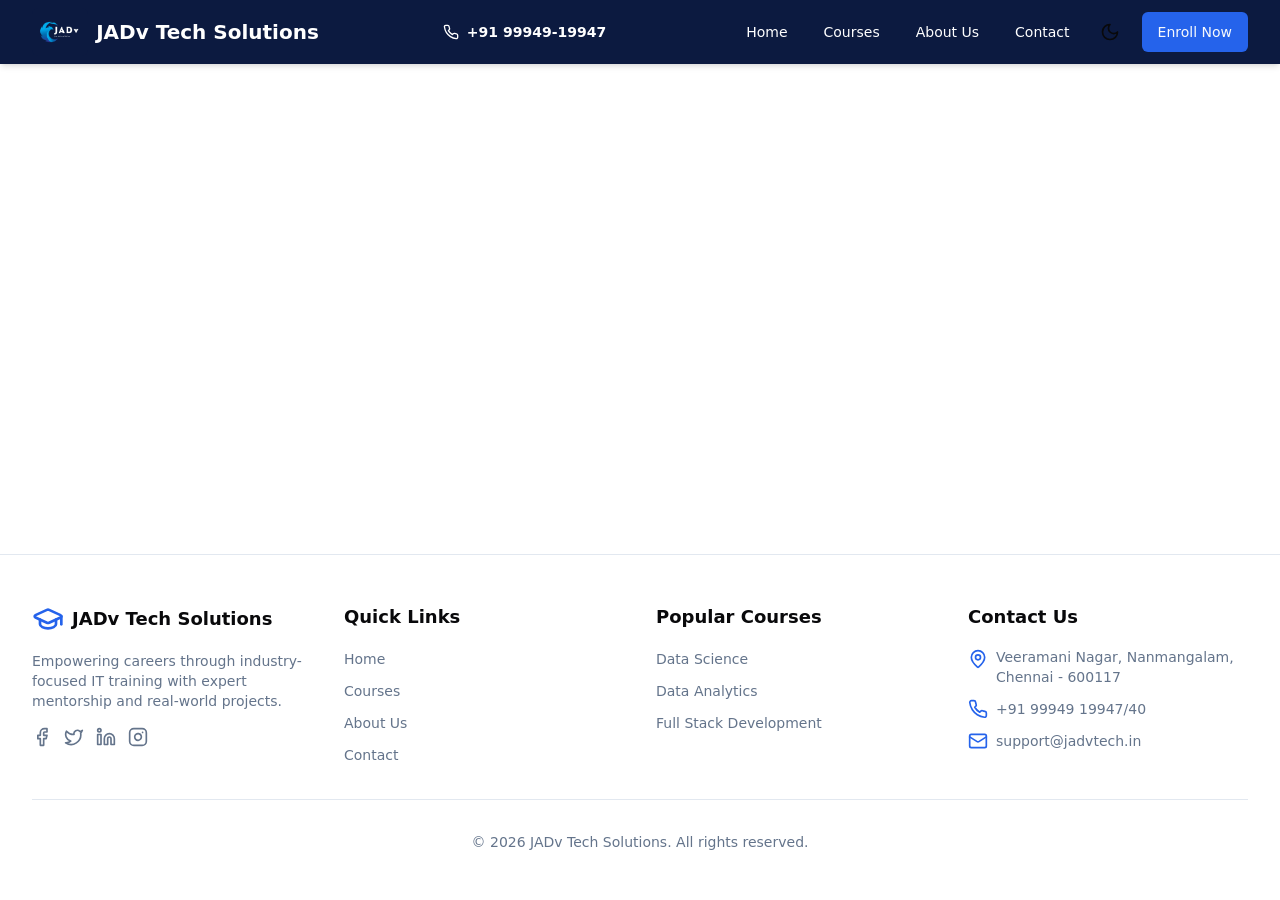
==== index.html @ 760ecf51 "banner changes" ====
<!DOCTYPE html>
<html lang="en">

<head>
  <meta charset="UTF-8" />
  <link rel="icon" type="image/png" href="/logo.webp" />
  <meta name="viewport" content="width=device-width, initial-scale=1.0" />
  <meta name="description"
    content="JADv Tech - Premium IT Training with Industry Experts. Learn Java, Python, MERN Stack, Flutter, and more with real-time projects and job assistance." />
  <meta name="keywords"
    content="IT training, Full Stack Development, Angular, Spring Boot, MERN Stack, MongoDB, Express.js, React, Node.js, Data Analytics, Data Science, Machine Learning, AI, Java programming, Python, Power BI, SQL, Database, English communication, UI/UX Design, Prompt Engineering, ChatGPT, online training, classroom training, job assistance, real-time projects, Chennai, Tamilnadu" />
  <title>JADv Tech</title>
  <script type="module" crossorigin src="/assets/index-B6MqsMCf.js"></script>
  <link rel="stylesheet" crossorigin href="/assets/index-DezP3Dlz.css">
</head>

<body>
  <div id="root"></div>
</body>

</html>
---- assets/index-DezP3Dlz.css ----
/*! tailwindcss v4.1.17 | MIT License | https://tailwindcss.com */@layer properties{@supports (((-webkit-hyphens:none)) and (not (margin-trim:inline))) or ((-moz-orient:inline) and (not (color:rgb(from red r g b)))){*,:before,:after,::backdrop{--tw-translate-x:0;--tw-translate-y:0;--tw-translate-z:0;--tw-rotate-x:initial;--tw-rotate-y:initial;--tw-rotate-z:initial;--tw-skew-x:initial;--tw-skew-y:initial;--tw-space-y-reverse:0;--tw-space-x-reverse:0;--tw-border-style:solid;--tw-gradient-position:initial;--tw-gradient-from:#0000;--tw-gradient-via:#0000;--tw-gradient-to:#0000;--tw-gradient-stops:initial;--tw-gradient-via-stops:initial;--tw-gradient-from-position:0%;--tw-gradient-via-position:50%;--tw-gradient-to-position:100%;--tw-leading:initial;--tw-font-weight:initial;--tw-tracking:initial;--tw-shadow:0 0 #0000;--tw-shadow-color:initial;--tw-shadow-alpha:100%;--tw-inset-shadow:0 0 #0000;--tw-inset-shadow-color:initial;--tw-inset-shadow-alpha:100%;--tw-ring-color:initial;--tw-ring-shadow:0 0 #0000;--tw-inset-ring-color:initial;--tw-inset-ring-shadow:0 0 #0000;--tw-ring-inset:initial;--tw-ring-offset-width:0px;--tw-ring-offset-color:#fff;--tw-ring-offset-shadow:0 0 #0000;--tw-outline-style:solid;--tw-backdrop-blur:initial;--tw-backdrop-brightness:initial;--tw-backdrop-contrast:initial;--tw-backdrop-grayscale:initial;--tw-backdrop-hue-rotate:initial;--tw-backdrop-invert:initial;--tw-backdrop-opacity:initial;--tw-backdrop-saturate:initial;--tw-backdrop-sepia:initial;--tw-duration:initial;--tw-ease:initial;--tw-scale-x:1;--tw-scale-y:1;--tw-scale-z:1}}}@layer theme{:root,:host{--font-sans:ui-sans-serif,system-ui,sans-serif,"Apple Color Emoji","Segoe UI Emoji","Segoe UI Symbol","Noto Color Emoji";--font-mono:ui-monospace,SFMono-Regular,Menlo,Monaco,Consolas,"Liberation Mono","Courier New",monospace;--color-red-50:oklch(97.1% .013 17.38);--color-red-200:oklch(88.5% .062 18.334);--color-red-400:oklch(70.4% .191 22.216);--color-red-500:oklch(63.7% .237 25.331);--color-red-600:oklch(57.7% .245 27.325);--color-red-800:oklch(44.4% .177 26.899);--color-red-900:oklch(39.6% .141 25.723);--color-yellow-400:oklch(85.2% .199 91.936);--color-green-500:oklch(72.3% .219 149.579);--color-green-600:oklch(62.7% .194 149.214);--color-blue-50:oklch(97% .014 254.604);--color-blue-600:oklch(54.6% .245 262.881);--color-blue-700:oklch(48.8% .243 264.376);--color-indigo-100:oklch(93% .034 272.788);--color-indigo-600:oklch(51.1% .262 276.966);--color-gray-100:oklch(96.7% .003 264.542);--color-gray-400:oklch(70.7% .022 261.325);--color-gray-500:oklch(55.1% .027 264.364);--color-gray-600:oklch(44.6% .03 256.802);--color-gray-800:oklch(27.8% .033 256.848);--color-gray-900:oklch(21% .034 264.665);--color-black:#000;--color-white:#fff;--spacing:.25rem;--container-md:28rem;--container-2xl:42rem;--container-3xl:48rem;--container-4xl:56rem;--container-7xl:80rem;--text-xs:.75rem;--text-xs--line-height:calc(1/.75);--text-sm:.875rem;--text-sm--line-height:calc(1.25/.875);--text-base:1rem;--text-base--line-height: 1.5 ;--text-lg:1.125rem;--text-lg--line-height:calc(1.75/1.125);--text-xl:1.25rem;--text-xl--line-height:calc(1.75/1.25);--text-2xl:1.5rem;--text-2xl--line-height:calc(2/1.5);--text-3xl:1.875rem;--text-3xl--line-height: 1.2 ;--text-4xl:2.25rem;--text-4xl--line-height:calc(2.5/2.25);--text-5xl:3rem;--text-5xl--line-height:1;--text-6xl:3.75rem;--text-6xl--line-height:1;--font-weight-medium:500;--font-weight-semibold:600;--font-weight-bold:700;--tracking-tight:-.025em;--radius-md:.375rem;--radius-lg:.5rem;--radius-2xl:1rem;--ease-out:cubic-bezier(0,0,.2,1);--blur-sm:8px;--default-transition-duration:.15s;--default-transition-timing-function:cubic-bezier(.4,0,.2,1);--default-font-family:var(--font-sans);--default-mono-font-family:var(--font-mono)}}@layer base{*,:after,:before,::backdrop{box-sizing:border-box;border:0 solid;margin:0;padding:0}::file-selector-button{box-sizing:border-box;border:0 solid;margin:0;padding:0}html,:host{-webkit-text-size-adjust:100%;-moz-tab-size:4;tab-size:4;line-height:1.5;font-family:var(--default-font-family,ui-sans-serif,system-ui,sans-serif,"Apple Color Emoji","Segoe UI Emoji","Segoe UI Symbol","Noto Color Emoji");font-feature-settings:var(--default-font-feature-settings,normal);font-variation-settings:var(--default-font-variation-settings,normal);-webkit-tap-highlight-color:transparent}hr{height:0;color:inherit;border-top-width:1px}abbr:where([title]){-webkit-text-decoration:underline dotted;text-decoration:underline dotted}h1,h2,h3,h4,h5,h6{font-size:inherit;font-weight:inherit}a{color:inherit;-webkit-text-decoration:inherit;text-decoration:inherit}b,strong{font-weight:bolder}code,kbd,samp,pre{font-family:var(--default-mono-font-family,ui-monospace,SFMono-Regular,Menlo,Monaco,Consolas,"Liberation Mono","Courier New",monospace);font-feature-settings:var(--default-mono-font-feature-settings,normal);font-variation-settings:var(--default-mono-font-variation-settings,normal);font-size:1em}small{font-size:80%}sub,sup{vertical-align:baseline;font-size:75%;line-height:0;position:relative}sub{bottom:-.25em}sup{top:-.5em}table{text-indent:0;border-color:inherit;border-collapse:collapse}:-moz-focusring{outline:auto}progress{vertical-align:baseline}summary{display:list-item}ol,ul,menu{list-style:none}img,svg,video,canvas,audio,iframe,embed,object{vertical-align:middle;display:block}img,video{max-width:100%;height:auto}button,input,select,optgroup,textarea{font:inherit;font-feature-settings:inherit;font-variation-settings:inherit;letter-spacing:inherit;color:inherit;opacity:1;background-color:#0000;border-radius:0}::file-selector-button{font:inherit;font-feature-settings:inherit;font-variation-settings:inherit;letter-spacing:inherit;color:inherit;opacity:1;background-color:#0000;border-radius:0}:where(select:is([multiple],[size])) optgroup{font-weight:bolder}:where(select:is([multiple],[size])) optgroup option{padding-inline-start:20px}::file-selector-button{margin-inline-end:4px}::placeholder{opacity:1}@supports (not ((-webkit-appearance:-apple-pay-button))) or (contain-intrinsic-size:1px){::placeholder{color:currentColor}@supports (color:color-mix(in lab,red,red)){::placeholder{color:color-mix(in oklab,currentcolor 50%,transparent)}}}textarea{resize:vertical}::-webkit-search-decoration{-webkit-appearance:none}::-webkit-date-and-time-value{min-height:1lh;text-align:inherit}::-webkit-datetime-edit{display:inline-flex}::-webkit-datetime-edit-fields-wrapper{padding:0}::-webkit-datetime-edit{padding-block:0}::-webkit-datetime-edit-year-field{padding-block:0}::-webkit-datetime-edit-month-field{padding-block:0}::-webkit-datetime-edit-day-field{padding-block:0}::-webkit-datetime-edit-hour-field{padding-block:0}::-webkit-datetime-edit-minute-field{padding-block:0}::-webkit-datetime-edit-second-field{padding-block:0}::-webkit-datetime-edit-millisecond-field{padding-block:0}::-webkit-datetime-edit-meridiem-field{padding-block:0}::-webkit-calendar-picker-indicator{line-height:1}:-moz-ui-invalid{box-shadow:none}button,input:where([type=button],[type=reset],[type=submit]){-webkit-appearance:button;-moz-appearance:button;appearance:button}::file-selector-button{-webkit-appearance:button;-moz-appearance:button;appearance:button}::-webkit-inner-spin-button{height:auto}::-webkit-outer-spin-button{height:auto}[hidden]:where(:not([hidden=until-found])){display:none!important}}@layer components;@layer utilities{.absolute{position:absolute}.fixed{position:fixed}.relative{position:relative}.inset-0{inset:calc(var(--spacing)*0)}.top-0{top:calc(var(--spacing)*0)}.top-1\/2{top:50%}.right-0{right:calc(var(--spacing)*0)}.right-4{right:calc(var(--spacing)*4)}.bottom-4{bottom:calc(var(--spacing)*4)}.left-0{left:calc(var(--spacing)*0)}.left-1\/2{left:50%}.left-3{left:calc(var(--spacing)*3)}.left-4{left:calc(var(--spacing)*4)}.-z-10{z-index:-10}.z-50{z-index:50}.container{width:100%}@media (min-width:40rem){.container{max-width:40rem}}@media (min-width:48rem){.container{max-width:48rem}}@media (min-width:64rem){.container{max-width:64rem}}@media (min-width:80rem){.container{max-width:80rem}}@media (min-width:96rem){.container{max-width:96rem}}.mx-4{margin-inline:calc(var(--spacing)*4)}.mx-auto{margin-inline:auto}.mt-0\.5{margin-top:calc(var(--spacing)*.5)}.mt-1{margin-top:calc(var(--spacing)*1)}.mt-2{margin-top:calc(var(--spacing)*2)}.mt-4{margin-top:calc(var(--spacing)*4)}.mt-8{margin-top:calc(var(--spacing)*8)}.mr-2{margin-right:calc(var(--spacing)*2)}.mb-1{margin-bottom:calc(var(--spacing)*1)}.mb-2{margin-bottom:calc(var(--spacing)*2)}.mb-4{margin-bottom:calc(var(--spacing)*4)}.mb-12{margin-bottom:calc(var(--spacing)*12)}.ml-1{margin-left:calc(var(--spacing)*1)}.ml-2{margin-left:calc(var(--spacing)*2)}.ml-4{margin-left:calc(var(--spacing)*4)}.block{display:block}.flex{display:flex}.grid{display:grid}.hidden{display:none}.inline-flex{display:inline-flex}.h-3{height:calc(var(--spacing)*3)}.h-4{height:calc(var(--spacing)*4)}.h-5{height:calc(var(--spacing)*5)}.h-6{height:calc(var(--spacing)*6)}.h-8{height:calc(var(--spacing)*8)}.h-9{height:calc(var(--spacing)*9)}.h-10{height:calc(var(--spacing)*10)}.h-11{height:calc(var(--spacing)*11)}.h-12{height:calc(var(--spacing)*12)}.h-16{height:calc(var(--spacing)*16)}.h-24{height:calc(var(--spacing)*24)}.h-40{height:calc(var(--spacing)*40)}.h-48{height:calc(var(--spacing)*48)}.h-\[200px\]{height:200px}.h-full{height:100%}.max-h-\[90vh\]{max-height:90vh}.min-h-\[80px\]{min-height:80px}.min-h-screen{min-height:100vh}.w-3{width:calc(var(--spacing)*3)}.w-4{width:calc(var(--spacing)*4)}.w-5{width:calc(var(--spacing)*5)}.w-6{width:calc(var(--spacing)*6)}.w-8{width:calc(var(--spacing)*8)}.w-10{width:calc(var(--spacing)*10)}.w-12{width:calc(var(--spacing)*12)}.w-16{width:calc(var(--spacing)*16)}.w-24{width:calc(var(--spacing)*24)}.w-\[90\%\]{width:90%}.w-auto{width:auto}.w-full{width:100%}.max-w-2xl{max-width:var(--container-2xl)}.max-w-3xl{max-width:var(--container-3xl)}.max-w-4xl{max-width:var(--container-4xl)}.max-w-7xl{max-width:var(--container-7xl)}.max-w-md{max-width:var(--container-md)}.min-w-full{min-width:100%}.flex-1{flex:1}.flex-shrink-0{flex-shrink:0}.grow{flex-grow:1}.-translate-x-1\/2{--tw-translate-x: -50% ;translate:var(--tw-translate-x)var(--tw-translate-y)}.-translate-y-1\/2{--tw-translate-y: -50% ;translate:var(--tw-translate-x)var(--tw-translate-y)}.transform{transform:var(--tw-rotate-x,)var(--tw-rotate-y,)var(--tw-rotate-z,)var(--tw-skew-x,)var(--tw-skew-y,)}.grid-cols-1{grid-template-columns:repeat(1,minmax(0,1fr))}.grid-cols-2{grid-template-columns:repeat(2,minmax(0,1fr))}.flex-col{flex-direction:column}.flex-wrap{flex-wrap:wrap}.items-center{align-items:center}.items-start{align-items:flex-start}.justify-between{justify-content:space-between}.justify-center{justify-content:center}.gap-2{gap:calc(var(--spacing)*2)}.gap-3{gap:calc(var(--spacing)*3)}.gap-4{gap:calc(var(--spacing)*4)}.gap-6{gap:calc(var(--spacing)*6)}.gap-8{gap:calc(var(--spacing)*8)}:where(.space-y-1>:not(:last-child)){--tw-space-y-reverse:0;margin-block-start:calc(calc(var(--spacing)*1)*var(--tw-space-y-reverse));margin-block-end:calc(calc(var(--spacing)*1)*calc(1 - var(--tw-space-y-reverse)))}:where(.space-y-1\.5>:not(:last-child)){--tw-space-y-reverse:0;margin-block-start:calc(calc(var(--spacing)*1.5)*var(--tw-space-y-reverse));margin-block-end:calc(calc(var(--spacing)*1.5)*calc(1 - var(--tw-space-y-reverse)))}:where(.space-y-2>:not(:last-child)){--tw-space-y-reverse:0;margin-block-start:calc(calc(var(--spacing)*2)*var(--tw-space-y-reverse));margin-block-end:calc(calc(var(--spacing)*2)*calc(1 - var(--tw-space-y-reverse)))}:where(.space-y-3>:not(:last-child)){--tw-space-y-reverse:0;margin-block-start:calc(calc(var(--spacing)*3)*var(--tw-space-y-reverse));margin-block-end:calc(calc(var(--spacing)*3)*calc(1 - var(--tw-space-y-reverse)))}:where(.space-y-4>:not(:last-child)){--tw-space-y-reverse:0;margin-block-start:calc(calc(var(--spacing)*4)*var(--tw-space-y-reverse));margin-block-end:calc(calc(var(--spacing)*4)*calc(1 - var(--tw-space-y-reverse)))}:where(.space-y-6>:not(:last-child)){--tw-space-y-reverse:0;margin-block-start:calc(calc(var(--spacing)*6)*var(--tw-space-y-reverse));margin-block-end:calc(calc(var(--spacing)*6)*calc(1 - var(--tw-space-y-reverse)))}:where(.space-y-8>:not(:last-child)){--tw-space-y-reverse:0;margin-block-start:calc(calc(var(--spacing)*8)*var(--tw-space-y-reverse));margin-block-end:calc(calc(var(--spacing)*8)*calc(1 - var(--tw-space-y-reverse)))}:where(.space-x-1>:not(:last-child)){--tw-space-x-reverse:0;margin-inline-start:calc(calc(var(--spacing)*1)*var(--tw-space-x-reverse));margin-inline-end:calc(calc(var(--spacing)*1)*calc(1 - var(--tw-space-x-reverse)))}:where(.space-x-2>:not(:last-child)){--tw-space-x-reverse:0;margin-inline-start:calc(calc(var(--spacing)*2)*var(--tw-space-x-reverse));margin-inline-end:calc(calc(var(--spacing)*2)*calc(1 - var(--tw-space-x-reverse)))}:where(.space-x-3>:not(:last-child)){--tw-space-x-reverse:0;margin-inline-start:calc(calc(var(--spacing)*3)*var(--tw-space-x-reverse));margin-inline-end:calc(calc(var(--spacing)*3)*calc(1 - var(--tw-space-x-reverse)))}.overflow-hidden{overflow:hidden}.overflow-y-auto{overflow-y:auto}.rounded-2xl{border-radius:var(--radius-2xl)}.rounded-full{border-radius:3.40282e38px}.rounded-lg{border-radius:var(--radius-lg)}.rounded-md{border-radius:var(--radius-md)}.border{border-style:var(--tw-border-style);border-width:1px}.border-t{border-top-style:var(--tw-border-style);border-top-width:1px}.border-b{border-bottom-style:var(--tw-border-style);border-bottom-width:1px}.border-\[hsl\(var\(--border\)\)\]{border-color:hsl(var(--border))}.border-\[hsl\(var\(--input\)\)\]{border-color:hsl(var(--input))}.border-blue-600{border-color:var(--color-blue-600)}.border-red-200{border-color:var(--color-red-200)}.border-red-500{border-color:var(--color-red-500)}.border-white{border-color:var(--color-white)}.bg-\[\#0c1a40\]{background-color:#0c1a40}.bg-\[hsl\(var\(--background\)\)\]{background-color:hsl(var(--background))}.bg-\[hsl\(var\(--card\)\)\]{background-color:hsl(var(--card))}.bg-\[hsl\(var\(--destructive\)\)\]{background-color:hsl(var(--destructive))}.bg-\[hsl\(var\(--muted\)\)\]{background-color:hsl(var(--muted))}.bg-\[hsl\(var\(--primary\)\)\]{background-color:hsl(var(--primary))}.bg-\[hsl\(var\(--secondary\)\)\]{background-color:hsl(var(--secondary))}.bg-black\/50{background-color:#00000080}@supports (color:color-mix(in lab,red,red)){.bg-black\/50{background-color:color-mix(in oklab,var(--color-black)50%,transparent)}}.bg-blue-600{background-color:var(--color-blue-600)}.bg-gray-100{background-color:var(--color-gray-100)}.bg-gray-400\/50{background-color:#99a1af80}@supports (color:color-mix(in lab,red,red)){.bg-gray-400\/50{background-color:color-mix(in oklab,var(--color-gray-400)50%,transparent)}}.bg-gray-400\/60{background-color:#99a1af99}@supports (color:color-mix(in lab,red,red)){.bg-gray-400\/60{background-color:color-mix(in oklab,var(--color-gray-400)60%,transparent)}}.bg-gray-600{background-color:var(--color-gray-600)}.bg-red-50{background-color:var(--color-red-50)}.bg-transparent{background-color:#0000}.bg-gradient-to-br{--tw-gradient-position:to bottom right in oklab;background-image:linear-gradient(var(--tw-gradient-stops))}.bg-gradient-to-r{--tw-gradient-position:to right in oklab;background-image:linear-gradient(var(--tw-gradient-stops))}.from-blue-50{--tw-gradient-from:var(--color-blue-50);--tw-gradient-stops:var(--tw-gradient-via-stops,var(--tw-gradient-position),var(--tw-gradient-from)var(--tw-gradient-from-position),var(--tw-gradient-to)var(--tw-gradient-to-position))}.from-blue-600{--tw-gradient-from:var(--color-blue-600);--tw-gradient-stops:var(--tw-gradient-via-stops,var(--tw-gradient-position),var(--tw-gradient-from)var(--tw-gradient-from-position),var(--tw-gradient-to)var(--tw-gradient-to-position))}.to-indigo-100{--tw-gradient-to:var(--color-indigo-100);--tw-gradient-stops:var(--tw-gradient-via-stops,var(--tw-gradient-position),var(--tw-gradient-from)var(--tw-gradient-from-position),var(--tw-gradient-to)var(--tw-gradient-to-position))}.to-indigo-600{--tw-gradient-to:var(--color-indigo-600);--tw-gradient-stops:var(--tw-gradient-via-stops,var(--tw-gradient-position),var(--tw-gradient-from)var(--tw-gradient-from-position),var(--tw-gradient-to)var(--tw-gradient-to-position))}.fill-yellow-400{fill:var(--color-yellow-400)}.object-contain{object-fit:contain}.object-cover{object-fit:cover}.p-1{padding:calc(var(--spacing)*1)}.p-2{padding:calc(var(--spacing)*2)}.p-3{padding:calc(var(--spacing)*3)}.p-4{padding:calc(var(--spacing)*4)}.p-6{padding:calc(var(--spacing)*6)}.px-2{padding-inline:calc(var(--spacing)*2)}.px-3{padding-inline:calc(var(--spacing)*3)}.px-4{padding-inline:calc(var(--spacing)*4)}.px-6{padding-inline:calc(var(--spacing)*6)}.px-8{padding-inline:calc(var(--spacing)*8)}.py-2{padding-block:calc(var(--spacing)*2)}.py-3{padding-block:calc(var(--spacing)*3)}.py-4{padding-block:calc(var(--spacing)*4)}.py-8{padding-block:calc(var(--spacing)*8)}.py-12{padding-block:calc(var(--spacing)*12)}.py-16{padding-block:calc(var(--spacing)*16)}.pt-0{padding-top:calc(var(--spacing)*0)}.pt-2{padding-top:calc(var(--spacing)*2)}.pt-4{padding-top:calc(var(--spacing)*4)}.pt-6{padding-top:calc(var(--spacing)*6)}.pt-8{padding-top:calc(var(--spacing)*8)}.pt-20{padding-top:calc(var(--spacing)*20)}.pt-24{padding-top:calc(var(--spacing)*24)}.pb-2{padding-bottom:calc(var(--spacing)*2)}.pb-3{padding-bottom:calc(var(--spacing)*3)}.pb-6{padding-bottom:calc(var(--spacing)*6)}.pb-16{padding-bottom:calc(var(--spacing)*16)}.pl-10{padding-left:calc(var(--spacing)*10)}.text-center{text-align:center}.text-left{text-align:left}.text-2xl{font-size:var(--text-2xl);line-height:var(--tw-leading,var(--text-2xl--line-height))}.text-3xl{font-size:var(--text-3xl);line-height:var(--tw-leading,var(--text-3xl--line-height))}.text-4xl{font-size:var(--text-4xl);line-height:var(--tw-leading,var(--text-4xl--line-height))}.text-base{font-size:var(--text-base);line-height:var(--tw-leading,var(--text-base--line-height))}.text-lg{font-size:var(--text-lg);line-height:var(--tw-leading,var(--text-lg--line-height))}.text-sm{font-size:var(--text-sm);line-height:var(--tw-leading,var(--text-sm--line-height))}.text-xl{font-size:var(--text-xl);line-height:var(--tw-leading,var(--text-xl--line-height))}.text-xs{font-size:var(--text-xs);line-height:var(--tw-leading,var(--text-xs--line-height))}.leading-none{--tw-leading:1;line-height:1}.font-bold{--tw-font-weight:var(--font-weight-bold);font-weight:var(--font-weight-bold)}.font-medium{--tw-font-weight:var(--font-weight-medium);font-weight:var(--font-weight-medium)}.font-semibold{--tw-font-weight:var(--font-weight-semibold);font-weight:var(--font-weight-semibold)}.tracking-tight{--tw-tracking:var(--tracking-tight);letter-spacing:var(--tracking-tight)}.whitespace-nowrap{white-space:nowrap}.text-\[hsl\(var\(--card-foreground\)\)\]{color:hsl(var(--card-foreground))}.text-\[hsl\(var\(--destructive-foreground\)\)\]{color:hsl(var(--destructive-foreground))}.text-\[hsl\(var\(--foreground\)\)\]{color:hsl(var(--foreground))}.text-\[hsl\(var\(--muted-foreground\)\)\]{color:hsl(var(--muted-foreground))}.text-\[hsl\(var\(--primary\)\)\]{color:hsl(var(--primary))}.text-\[hsl\(var\(--primary-foreground\)\)\]{color:hsl(var(--primary-foreground))}.text-\[hsl\(var\(--secondary-foreground\)\)\]{color:hsl(var(--secondary-foreground))}.text-gray-800{color:var(--color-gray-800)}.text-green-500{color:var(--color-green-500)}.text-green-600{color:var(--color-green-600)}.text-red-500{color:var(--color-red-500)}.text-red-600{color:var(--color-red-600)}.text-white{color:var(--color-white)}.text-white\/80{color:#fffc}@supports (color:color-mix(in lab,red,red)){.text-white\/80{color:color-mix(in oklab,var(--color-white)80%,transparent)}}.text-yellow-400{color:var(--color-yellow-400)}.italic{font-style:italic}.underline-offset-4{text-underline-offset:4px}.opacity-90{opacity:.9}.shadow-2xl{--tw-shadow:0 25px 50px -12px var(--tw-shadow-color,#00000040);box-shadow:var(--tw-inset-shadow),var(--tw-inset-ring-shadow),var(--tw-ring-offset-shadow),var(--tw-ring-shadow),var(--tw-shadow)}.shadow-lg{--tw-shadow:0 10px 15px -3px var(--tw-shadow-color,#0000001a),0 4px 6px -4px var(--tw-shadow-color,#0000001a);box-shadow:var(--tw-inset-shadow),var(--tw-inset-ring-shadow),var(--tw-ring-offset-shadow),var(--tw-ring-shadow),var(--tw-shadow)}.shadow-md{--tw-shadow:0 4px 6px -1px var(--tw-shadow-color,#0000001a),0 2px 4px -2px var(--tw-shadow-color,#0000001a);box-shadow:var(--tw-inset-shadow),var(--tw-inset-ring-shadow),var(--tw-ring-offset-shadow),var(--tw-ring-shadow),var(--tw-shadow)}.shadow-sm{--tw-shadow:0 1px 3px 0 var(--tw-shadow-color,#0000001a),0 1px 2px -1px var(--tw-shadow-color,#0000001a);box-shadow:var(--tw-inset-shadow),var(--tw-inset-ring-shadow),var(--tw-ring-offset-shadow),var(--tw-ring-shadow),var(--tw-shadow)}.ring-offset-\[hsl\(var\(--background\)\)\]{--tw-ring-offset-color:hsl(var(--background))}.outline{outline-style:var(--tw-outline-style);outline-width:1px}.backdrop-blur{--tw-backdrop-blur:blur(8px);-webkit-backdrop-filter:var(--tw-backdrop-blur,)var(--tw-backdrop-brightness,)var(--tw-backdrop-contrast,)var(--tw-backdrop-grayscale,)var(--tw-backdrop-hue-rotate,)var(--tw-backdrop-invert,)var(--tw-backdrop-opacity,)var(--tw-backdrop-saturate,)var(--tw-backdrop-sepia,);backdrop-filter:var(--tw-backdrop-blur,)var(--tw-backdrop-brightness,)var(--tw-backdrop-contrast,)var(--tw-backdrop-grayscale,)var(--tw-backdrop-hue-rotate,)var(--tw-backdrop-invert,)var(--tw-backdrop-opacity,)var(--tw-backdrop-saturate,)var(--tw-backdrop-sepia,)}.backdrop-blur-sm{--tw-backdrop-blur:blur(var(--blur-sm));-webkit-backdrop-filter:var(--tw-backdrop-blur,)var(--tw-backdrop-brightness,)var(--tw-backdrop-contrast,)var(--tw-backdrop-grayscale,)var(--tw-backdrop-hue-rotate,)var(--tw-backdrop-invert,)var(--tw-backdrop-opacity,)var(--tw-backdrop-saturate,)var(--tw-backdrop-sepia,);backdrop-filter:var(--tw-backdrop-blur,)var(--tw-backdrop-brightness,)var(--tw-backdrop-contrast,)var(--tw-backdrop-grayscale,)var(--tw-backdrop-hue-rotate,)var(--tw-backdrop-invert,)var(--tw-backdrop-opacity,)var(--tw-backdrop-saturate,)var(--tw-backdrop-sepia,)}.transition{transition-property:color,background-color,border-color,outline-color,text-decoration-color,fill,stroke,--tw-gradient-from,--tw-gradient-via,--tw-gradient-to,opacity,box-shadow,transform,translate,scale,rotate,filter,-webkit-backdrop-filter,backdrop-filter,display,content-visibility,overlay,pointer-events;transition-timing-function:var(--tw-ease,var(--default-transition-timing-function));transition-duration:var(--tw-duration,var(--default-transition-duration))}.transition-all{transition-property:all;transition-timing-function:var(--tw-ease,var(--default-transition-timing-function));transition-duration:var(--tw-duration,var(--default-transition-duration))}.transition-colors{transition-property:color,background-color,border-color,outline-color,text-decoration-color,fill,stroke,--tw-gradient-from,--tw-gradient-via,--tw-gradient-to;transition-timing-function:var(--tw-ease,var(--default-transition-timing-function));transition-duration:var(--tw-duration,var(--default-transition-duration))}.transition-transform{transition-property:transform,translate,scale,rotate;transition-timing-function:var(--tw-ease,var(--default-transition-timing-function));transition-duration:var(--tw-duration,var(--default-transition-duration))}.duration-300{--tw-duration:.3s;transition-duration:.3s}.duration-500{--tw-duration:.5s;transition-duration:.5s}.ease-out{--tw-ease:var(--ease-out);transition-timing-function:var(--ease-out)}@media (hover:hover){.group-hover\:-translate-x-1:is(:where(.group):hover *){--tw-translate-x:calc(var(--spacing)*-1);translate:var(--tw-translate-x)var(--tw-translate-y)}.group-hover\:translate-x-1:is(:where(.group):hover *){--tw-translate-x:calc(var(--spacing)*1);translate:var(--tw-translate-x)var(--tw-translate-y)}.group-hover\:scale-110:is(:where(.group):hover *){--tw-scale-x:110%;--tw-scale-y:110%;--tw-scale-z:110%;scale:var(--tw-scale-x)var(--tw-scale-y)}}.peer-disabled\:cursor-not-allowed:is(:where(.peer):disabled~*){cursor:not-allowed}.peer-disabled\:opacity-70:is(:where(.peer):disabled~*){opacity:.7}.file\:border-0::file-selector-button{border-style:var(--tw-border-style);border-width:0}.file\:bg-transparent::file-selector-button{background-color:#0000}.file\:text-sm::file-selector-button{font-size:var(--text-sm);line-height:var(--tw-leading,var(--text-sm--line-height))}.file\:font-medium::file-selector-button{--tw-font-weight:var(--font-weight-medium);font-weight:var(--font-weight-medium)}.placeholder\:text-\[hsl\(var\(--muted-foreground\)\)\]::placeholder{color:hsl(var(--muted-foreground))}@media (hover:hover){.hover\:-translate-y-1:hover{--tw-translate-y:calc(var(--spacing)*-1);translate:var(--tw-translate-x)var(--tw-translate-y)}.hover\:scale-105:hover{--tw-scale-x:105%;--tw-scale-y:105%;--tw-scale-z:105%;scale:var(--tw-scale-x)var(--tw-scale-y)}.hover\:bg-\[hsl\(var\(--accent\)\)\]:hover{background-color:hsl(var(--accent))}.hover\:bg-\[hsl\(var\(--destructive\)\)\]\/90:hover{background-color:hsl(var(--destructive))}@supports (color:color-mix(in lab,red,red)){.hover\:bg-\[hsl\(var\(--destructive\)\)\]\/90:hover{background-color:color-mix(in oklab,hsl(var(--destructive))90%,transparent)}}.hover\:bg-\[hsl\(var\(--primary\)\)\]\/90:hover{background-color:hsl(var(--primary))}@supports (color:color-mix(in lab,red,red)){.hover\:bg-\[hsl\(var\(--primary\)\)\]\/90:hover{background-color:color-mix(in oklab,hsl(var(--primary))90%,transparent)}}.hover\:bg-\[hsl\(var\(--secondary\)\)\]\/80:hover{background-color:hsl(var(--secondary))}@supports (color:color-mix(in lab,red,red)){.hover\:bg-\[hsl\(var\(--secondary\)\)\]\/80:hover{background-color:color-mix(in oklab,hsl(var(--secondary))80%,transparent)}}.hover\:bg-blue-600:hover{background-color:var(--color-blue-600)}.hover\:bg-blue-700:hover{background-color:var(--color-blue-700)}.hover\:bg-gray-500\/60:hover{background-color:#6a728299}@supports (color:color-mix(in lab,red,red)){.hover\:bg-gray-500\/60:hover{background-color:color-mix(in oklab,var(--color-gray-500)60%,transparent)}}.hover\:bg-white\/10:hover{background-color:#ffffff1a}@supports (color:color-mix(in lab,red,red)){.hover\:bg-white\/10:hover{background-color:color-mix(in oklab,var(--color-white)10%,transparent)}}.hover\:text-\[hsl\(var\(--accent-foreground\)\)\]:hover{color:hsl(var(--accent-foreground))}.hover\:text-\[hsl\(var\(--foreground\)\)\]:hover{color:hsl(var(--foreground))}.hover\:text-\[hsl\(var\(--primary\)\)\]:hover{color:hsl(var(--primary))}.hover\:text-white:hover{color:var(--color-white)}.hover\:underline:hover{text-decoration-line:underline}.hover\:shadow-lg:hover{--tw-shadow:0 10px 15px -3px var(--tw-shadow-color,#0000001a),0 4px 6px -4px var(--tw-shadow-color,#0000001a);box-shadow:var(--tw-inset-shadow),var(--tw-inset-ring-shadow),var(--tw-ring-offset-shadow),var(--tw-ring-shadow),var(--tw-shadow)}}.focus-visible\:ring-2:focus-visible{--tw-ring-shadow:var(--tw-ring-inset,)0 0 0 calc(2px + var(--tw-ring-offset-width))var(--tw-ring-color,currentcolor);box-shadow:var(--tw-inset-shadow),var(--tw-inset-ring-shadow),var(--tw-ring-offset-shadow),var(--tw-ring-shadow),var(--tw-shadow)}.focus-visible\:ring-\[hsl\(var\(--ring\)\)\]:focus-visible{--tw-ring-color:hsl(var(--ring))}.focus-visible\:ring-offset-2:focus-visible{--tw-ring-offset-width:2px;--tw-ring-offset-shadow:var(--tw-ring-inset,)0 0 0 var(--tw-ring-offset-width)var(--tw-ring-offset-color)}.focus-visible\:outline-none:focus-visible{--tw-outline-style:none;outline-style:none}.disabled\:pointer-events-none:disabled{pointer-events:none}.disabled\:cursor-not-allowed:disabled{cursor:not-allowed}.disabled\:opacity-50:disabled{opacity:.5}@media (min-width:40rem){.sm\:h-\[280px\]{height:280px}.sm\:flex-row{flex-direction:row}.sm\:px-6{padding-inline:calc(var(--spacing)*6)}}@media (min-width:48rem){.md\:block{display:block}.md\:flex{display:flex}.md\:hidden{display:none}.md\:h-\[360px\]{height:360px}.md\:w-64{width:calc(var(--spacing)*64)}.md\:grid-cols-2{grid-template-columns:repeat(2,minmax(0,1fr))}.md\:grid-cols-3{grid-template-columns:repeat(3,minmax(0,1fr))}.md\:grid-cols-4{grid-template-columns:repeat(4,minmax(0,1fr))}.md\:flex-row{flex-direction:row}.md\:pt-32{padding-top:calc(var(--spacing)*32)}.md\:pb-24{padding-bottom:calc(var(--spacing)*24)}.md\:text-4xl{font-size:var(--text-4xl);line-height:var(--tw-leading,var(--text-4xl--line-height))}.md\:text-5xl{font-size:var(--text-5xl);line-height:var(--tw-leading,var(--text-5xl--line-height))}.md\:text-6xl{font-size:var(--text-6xl);line-height:var(--tw-leading,var(--text-6xl--line-height))}.md\:text-xl{font-size:var(--text-xl);line-height:var(--tw-leading,var(--text-xl--line-height))}}@media (min-width:64rem){.lg\:col-span-2{grid-column:span 2/span 2}.lg\:flex{display:flex}.lg\:h-\[450px\]{height:450px}.lg\:grid-cols-3{grid-template-columns:repeat(3,minmax(0,1fr))}.lg\:grid-cols-4{grid-template-columns:repeat(4,minmax(0,1fr))}.lg\:grid-cols-6{grid-template-columns:repeat(6,minmax(0,1fr))}.lg\:px-8{padding-inline:calc(var(--spacing)*8)}}@media (prefers-color-scheme:dark){.dark\:border-red-800{border-color:var(--color-red-800)}.dark\:bg-red-900\/20{background-color:#82181a33}@supports (color:color-mix(in lab,red,red)){.dark\:bg-red-900\/20{background-color:color-mix(in oklab,var(--color-red-900)20%,transparent)}}.dark\:from-gray-900{--tw-gradient-from:var(--color-gray-900);--tw-gradient-stops:var(--tw-gradient-via-stops,var(--tw-gradient-position),var(--tw-gradient-from)var(--tw-gradient-from-position),var(--tw-gradient-to)var(--tw-gradient-to-position))}.dark\:to-gray-800{--tw-gradient-to:var(--color-gray-800);--tw-gradient-stops:var(--tw-gradient-via-stops,var(--tw-gradient-position),var(--tw-gradient-from)var(--tw-gradient-from-position),var(--tw-gradient-to)var(--tw-gradient-to-position))}.dark\:text-red-400{color:var(--color-red-400)}}}:root{--background:0 0% 100%;--foreground:240 10% 3.9%;--card:0 0% 100%;--card-foreground:240 10% 3.9%;--popover:0 0% 100%;--popover-foreground:240 10% 3.9%;--primary:221.2 83.2% 53.3%;--primary-foreground:210 40% 98%;--secondary:210 40% 96.1%;--secondary-foreground:222.2 47.4% 11.2%;--muted:210 40% 96.1%;--muted-foreground:215.4 16.3% 46.9%;--accent:210 40% 96.1%;--accent-foreground:222.2 47.4% 11.2%;--destructive:0 84.2% 60.2%;--destructive-foreground:210 40% 98%;--border:214.3 31.8% 91.4%;--input:214.3 31.8% 91.4%;--ring:221.2 83.2% 53.3%;--radius:.5rem}.dark{--background:240 10% 3.9%;--foreground:0 0% 98%;--card:240 10% 3.9%;--card-foreground:0 0% 98%;--popover:240 10% 3.9%;--popover-foreground:0 0% 98%;--primary:217.2 91.2% 59.8%;--primary-foreground:222.2 47.4% 11.2%;--secondary:240 3.7% 15.9%;--secondary-foreground:0 0% 98%;--muted:240 3.7% 15.9%;--muted-foreground:240 5% 64.9%;--accent:240 3.7% 15.9%;--accent-foreground:0 0% 98%;--destructive:0 62.8% 30.6%;--destructive-foreground:0 0% 98%;--border:240 3.7% 15.9%;--input:240 3.7% 15.9%;--ring:217.2 91.2% 59.8%;--color-background:#09090b;--color-foreground:#fafafa;--color-card:#09090b;--color-card-foreground:#fafafa;--color-popover:#09090b;--color-popover-foreground:#fafafa;--color-primary:#60a5fa;--color-primary-foreground:#0f172a;--color-secondary:#27272a;--color-secondary-foreground:#fafafa;--color-muted:#27272a;--color-muted-foreground:#a1a1aa;--color-accent:#27272a;--color-accent-foreground:#fafafa;--color-destructive:#7f1d1d;--color-destructive-foreground:#fafafa;--color-border:#27272a;--color-input:#27272a;--color-ring:#3b82f6}*{border-color:hsl(var(--border))}body{background-color:hsl(var(--background));color:hsl(var(--foreground));font-feature-settings:"rlig" 1,"calt" 1}html{scroll-behavior:smooth}@keyframes fadeIn{0%{opacity:0}to{opacity:1}}@keyframes slideInUp{0%{opacity:0;transform:translateY(20px)}to{opacity:1;transform:translateY(0)}}@keyframes slideInDown{0%{opacity:0;transform:translateY(-20px)}to{opacity:1;transform:translateY(0)}}.animate-fade-in{animation:.6s ease-out fadeIn}.animate-slide-in-up{animation:.6s ease-out slideInUp}.animate-slide-in-down{animation:.6s ease-out slideInDown}@property --tw-translate-x{syntax:"*";inherits:false;initial-value:0}@property --tw-translate-y{syntax:"*";inherits:false;initial-value:0}@property --tw-translate-z{syntax:"*";inherits:false;initial-value:0}@property --tw-rotate-x{syntax:"*";inherits:false}@property --tw-rotate-y{syntax:"*";inherits:false}@property --tw-rotate-z{syntax:"*";inherits:false}@property --tw-skew-x{syntax:"*";inherits:false}@property --tw-skew-y{syntax:"*";inherits:false}@property --tw-space-y-reverse{syntax:"*";inherits:false;initial-value:0}@property --tw-space-x-reverse{syntax:"*";inherits:false;initial-value:0}@property --tw-border-style{syntax:"*";inherits:false;initial-value:solid}@property --tw-gradient-position{syntax:"*";inherits:false}@property --tw-gradient-from{syntax:"<color>";inherits:false;initial-value:#0000}@property --tw-gradient-via{syntax:"<color>";inherits:false;initial-value:#0000}@property --tw-gradient-to{syntax:"<color>";inherits:false;initial-value:#0000}@property --tw-gradient-stops{syntax:"*";inherits:false}@property --tw-gradient-via-stops{syntax:"*";inherits:false}@property --tw-gradient-from-position{syntax:"<length-percentage>";inherits:false;initial-value:0%}@property --tw-gradient-via-position{syntax:"<length-percentage>";inherits:false;initial-value:50%}@property --tw-gradient-to-position{syntax:"<length-percentage>";inherits:false;initial-value:100%}@property --tw-leading{syntax:"*";inherits:false}@property --tw-font-weight{syntax:"*";inherits:false}@property --tw-tracking{syntax:"*";inherits:false}@property --tw-shadow{syntax:"*";inherits:false;initial-value:0 0 #0000}@property --tw-shadow-color{syntax:"*";inherits:false}@property --tw-shadow-alpha{syntax:"<percentage>";inherits:false;initial-value:100%}@property --tw-inset-shadow{syntax:"*";inherits:false;initial-value:0 0 #0000}@property --tw-inset-shadow-color{syntax:"*";inherits:false}@property --tw-inset-shadow-alpha{syntax:"<percentage>";inherits:false;initial-value:100%}@property --tw-ring-color{syntax:"*";inherits:false}@property --tw-ring-shadow{syntax:"*";inherits:false;initial-value:0 0 #0000}@property --tw-inset-ring-color{syntax:"*";inherits:false}@property --tw-inset-ring-shadow{syntax:"*";inherits:false;initial-value:0 0 #0000}@property --tw-ring-inset{syntax:"*";inherits:false}@property --tw-ring-offset-width{syntax:"<length>";inherits:false;initial-value:0}@property --tw-ring-offset-color{syntax:"*";inherits:false;initial-value:#fff}@property --tw-ring-offset-shadow{syntax:"*";inherits:false;initial-value:0 0 #0000}@property --tw-outline-style{syntax:"*";inherits:false;initial-value:solid}@property --tw-backdrop-blur{syntax:"*";inherits:false}@property --tw-backdrop-brightness{syntax:"*";inherits:false}@property --tw-backdrop-contrast{syntax:"*";inherits:false}@property --tw-backdrop-grayscale{syntax:"*";inherits:false}@property --tw-backdrop-hue-rotate{syntax:"*";inherits:false}@property --tw-backdrop-invert{syntax:"*";inherits:false}@property --tw-backdrop-opacity{syntax:"*";inherits:false}@property --tw-backdrop-saturate{syntax:"*";inherits:false}@property --tw-backdrop-sepia{syntax:"*";inherits:false}@property --tw-duration{syntax:"*";inherits:false}@property --tw-ease{syntax:"*";inherits:false}@property --tw-scale-x{syntax:"*";inherits:false;initial-value:1}@property --tw-scale-y{syntax:"*";inherits:false;initial-value:1}@property --tw-scale-z{syntax:"*";inherits:false;initial-value:1}
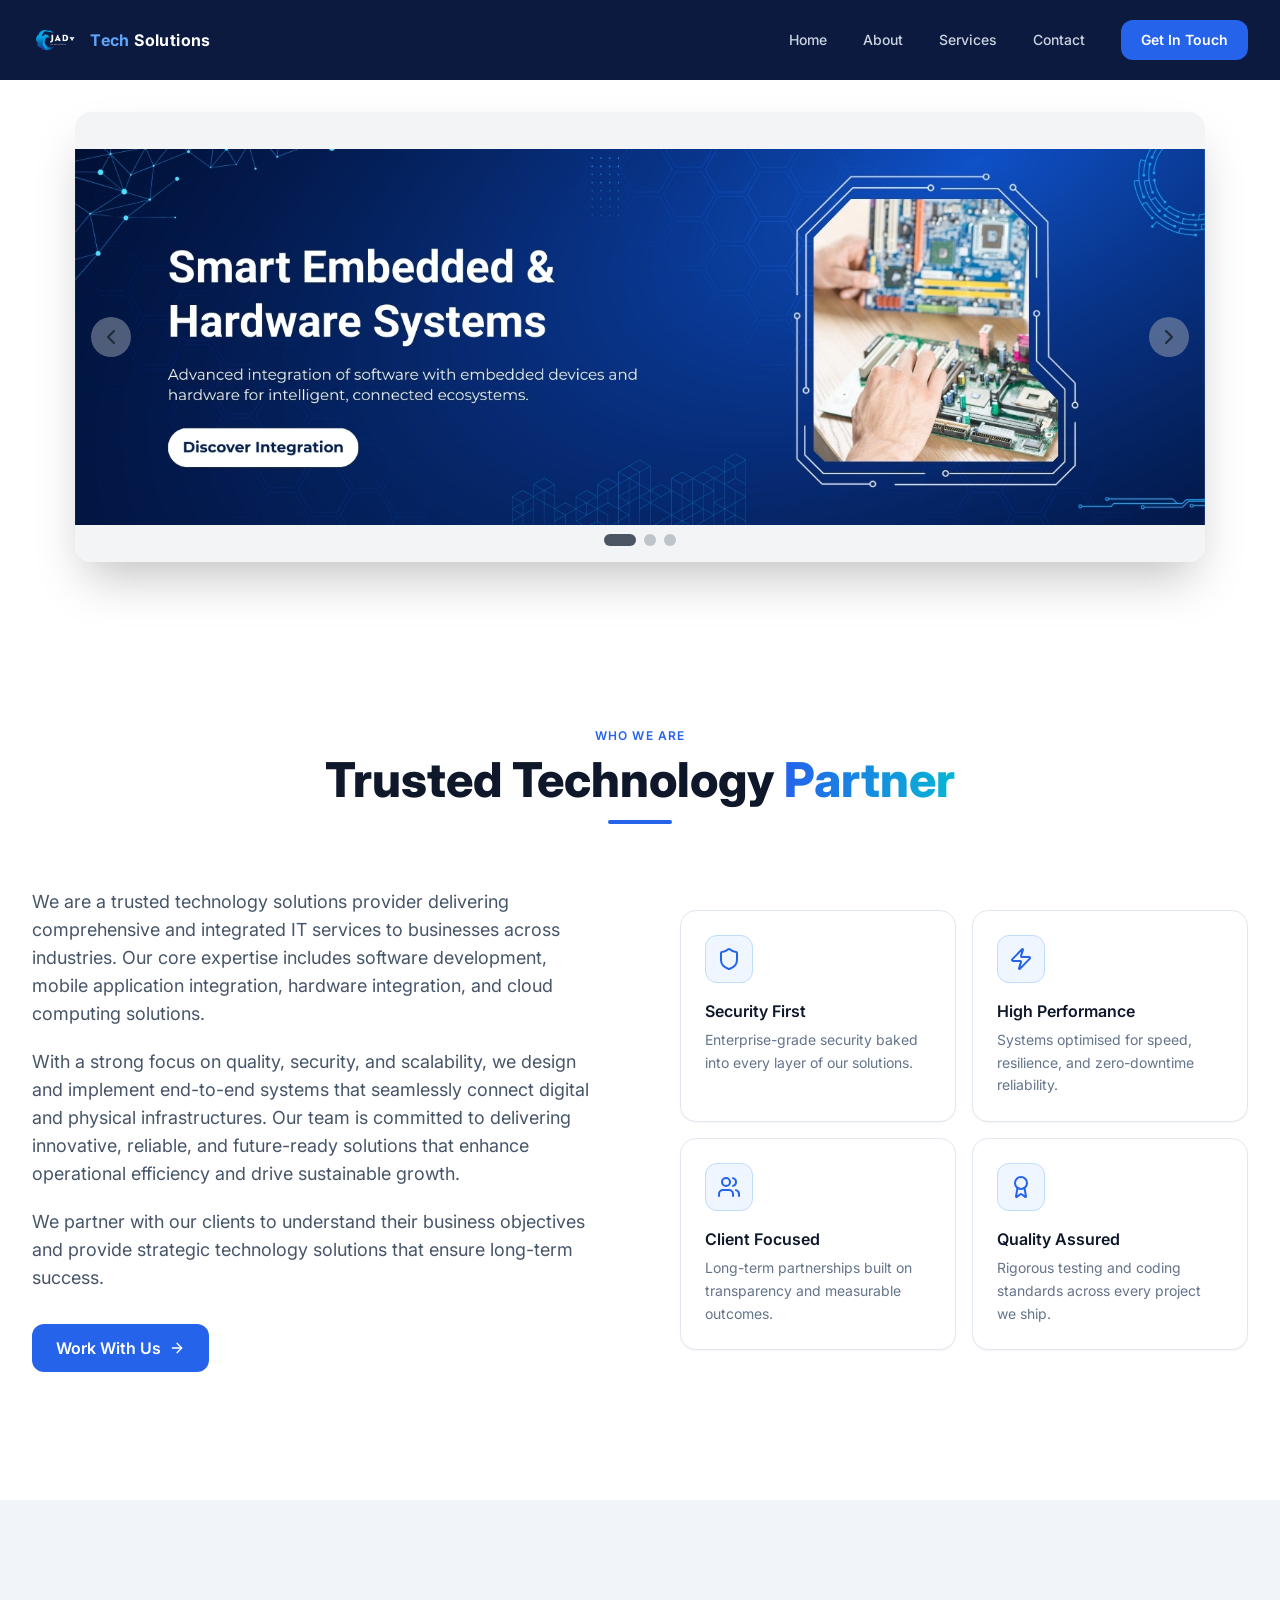
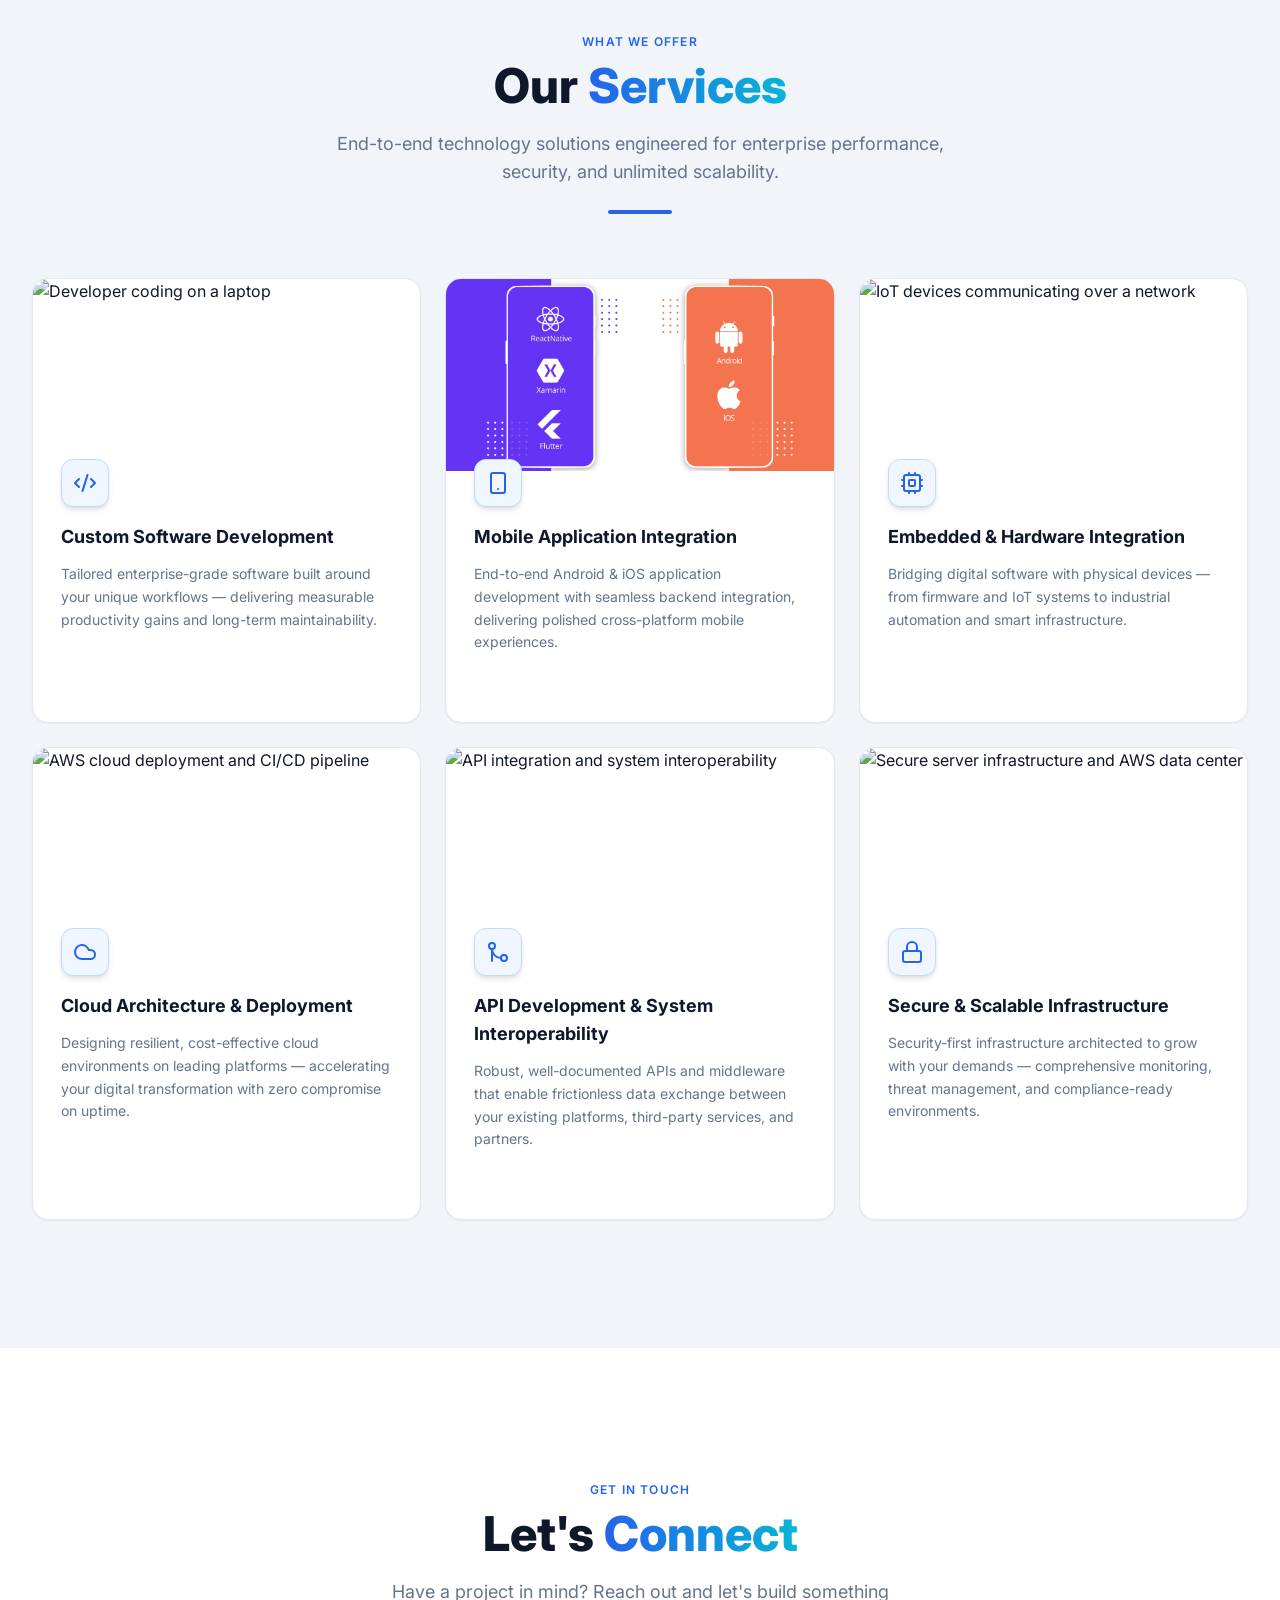
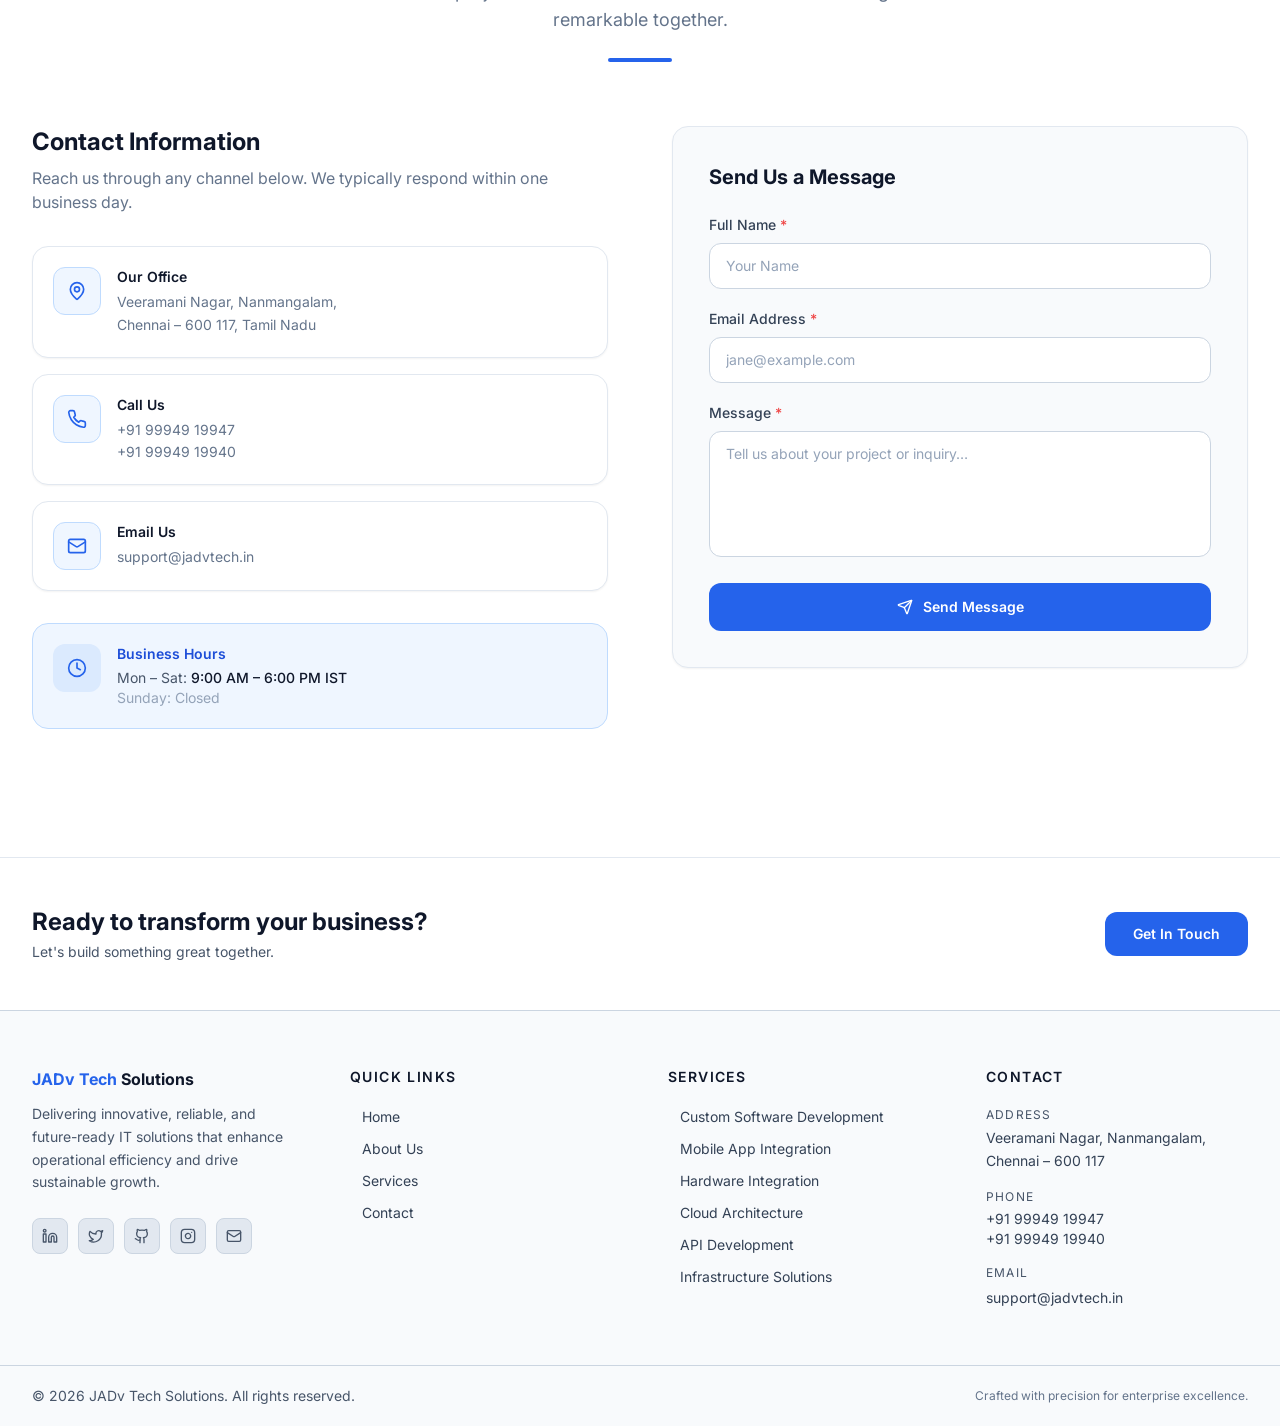
==== commit cbbaec07: "project changed" ====
--- a/index.html
+++ b/index.html
@@ -3,15 +3,43 @@
 
 <head>
   <meta charset="UTF-8" />
-  <link rel="icon" type="image/png" href="/logo.webp" />
   <meta name="viewport" content="width=device-width, initial-scale=1.0" />
+
+  <!-- Primary SEO -->
+  <title>JADv TECH SOLUTIONS | Enterprise IT Services</title>
   <meta name="description"
-    content="JADv Tech - Premium IT Training with Industry Experts. Learn Java, Python, MERN Stack, Flutter, and more with real-time projects and job assistance." />
+    content="JADv Tech Solutions — trusted technology partner delivering software development, mobile application integration, hardware integration, and cloud computing solutions across industries." />
   <meta name="keywords"
-    content="IT training, Full Stack Development, Angular, Spring Boot, MERN Stack, MongoDB, Express.js, React, Node.js, Data Analytics, Data Science, Machine Learning, AI, Java programming, Python, Power BI, SQL, Database, English communication, UI/UX Design, Prompt Engineering, ChatGPT, online training, classroom training, job assistance, real-time projects, Chennai, Tamilnadu" />
-  <title>JADv Tech</title>
-  <script type="module" crossorigin src="/assets/index-B6MqsMCf.js"></script>
-  <link rel="stylesheet" crossorigin href="/assets/index-DezP3Dlz.css">
+    content="JADv Tech Solutions, IT services, software development, mobile apps, cloud computing, hardware integration, Chennai" />
+  <meta name="author" content="JADv Tech Solutions" />
+
+  <!-- Open Graph -->
+  <meta property="og:type" content="website" />
+  <meta property="og:title" content="JADv TECH SOLUTIONS | Enterprise IT Services" />
+  <meta property="og:description"
+    content="Comprehensive and integrated IT services — software development, mobile apps, cloud architecture, and more." />
+  <meta property="og:locale" content="en_IN" />
+
+  <!-- Twitter Card -->
+  <meta name="twitter:card" content="summary_large_image" />
+  <meta name="twitter:title" content="JADv TECH SOLUTIONS" />
+  <meta name="twitter:description" content="Trusted technology solutions provider delivering end-to-end IT services." />
+
+  <!-- Canonical -->
+  <link rel="canonical" href="https://www.jadvtech.in/" />
+
+  <!-- Favicon -->
+  <link rel="icon" type="image/webp" href="/favicon.webp" />
+  <link rel="shortcut icon" type="image/webp" href="/favicon.webp" />
+  <link rel="apple-touch-icon" href="/favicon.webp" />
+
+  <!-- Google Fonts -->
+  <link rel="preconnect" href="https://fonts.googleapis.com" />
+  <link rel="preconnect" href="https://fonts.gstatic.com" crossorigin />
+  <link href="https://fonts.googleapis.com/css2?family=Inter:wght@300;400;500;600;700;800;900&display=swap"
+    rel="stylesheet" />
+  <script type="module" crossorigin src="/assets/index-CXlR5X4y.js"></script>
+  <link rel="stylesheet" crossorigin href="/assets/index-DtsqeJF3.css">
 </head>
 
 <body>
--- a/assets/index-DtsqeJF3.css
+++ b/assets/index-DtsqeJF3.css
@@ -0,0 +1 @@
+*,:before,:after{--tw-border-spacing-x: 0;--tw-border-spacing-y: 0;--tw-translate-x: 0;--tw-translate-y: 0;--tw-rotate: 0;--tw-skew-x: 0;--tw-skew-y: 0;--tw-scale-x: 1;--tw-scale-y: 1;--tw-pan-x: ;--tw-pan-y: ;--tw-pinch-zoom: ;--tw-scroll-snap-strictness: proximity;--tw-gradient-from-position: ;--tw-gradient-via-position: ;--tw-gradient-to-position: ;--tw-ordinal: ;--tw-slashed-zero: ;--tw-numeric-figure: ;--tw-numeric-spacing: ;--tw-numeric-fraction: ;--tw-ring-inset: ;--tw-ring-offset-width: 0px;--tw-ring-offset-color: #fff;--tw-ring-color: rgb(59 130 246 / .5);--tw-ring-offset-shadow: 0 0 #0000;--tw-ring-shadow: 0 0 #0000;--tw-shadow: 0 0 #0000;--tw-shadow-colored: 0 0 #0000;--tw-blur: ;--tw-brightness: ;--tw-contrast: ;--tw-grayscale: ;--tw-hue-rotate: ;--tw-invert: ;--tw-saturate: ;--tw-sepia: ;--tw-drop-shadow: ;--tw-backdrop-blur: ;--tw-backdrop-brightness: ;--tw-backdrop-contrast: ;--tw-backdrop-grayscale: ;--tw-backdrop-hue-rotate: ;--tw-backdrop-invert: ;--tw-backdrop-opacity: ;--tw-backdrop-saturate: ;--tw-backdrop-sepia: ;--tw-contain-size: ;--tw-contain-layout: ;--tw-contain-paint: ;--tw-contain-style: }::backdrop{--tw-border-spacing-x: 0;--tw-border-spacing-y: 0;--tw-translate-x: 0;--tw-translate-y: 0;--tw-rotate: 0;--tw-skew-x: 0;--tw-skew-y: 0;--tw-scale-x: 1;--tw-scale-y: 1;--tw-pan-x: ;--tw-pan-y: ;--tw-pinch-zoom: ;--tw-scroll-snap-strictness: proximity;--tw-gradient-from-position: ;--tw-gradient-via-position: ;--tw-gradient-to-position: ;--tw-ordinal: ;--tw-slashed-zero: ;--tw-numeric-figure: ;--tw-numeric-spacing: ;--tw-numeric-fraction: ;--tw-ring-inset: ;--tw-ring-offset-width: 0px;--tw-ring-offset-color: #fff;--tw-ring-color: rgb(59 130 246 / .5);--tw-ring-offset-shadow: 0 0 #0000;--tw-ring-shadow: 0 0 #0000;--tw-shadow: 0 0 #0000;--tw-shadow-colored: 0 0 #0000;--tw-blur: ;--tw-brightness: ;--tw-contrast: ;--tw-grayscale: ;--tw-hue-rotate: ;--tw-invert: ;--tw-saturate: ;--tw-sepia: ;--tw-drop-shadow: ;--tw-backdrop-blur: ;--tw-backdrop-brightness: ;--tw-backdrop-contrast: ;--tw-backdrop-grayscale: ;--tw-backdrop-hue-rotate: ;--tw-backdrop-invert: ;--tw-backdrop-opacity: ;--tw-backdrop-saturate: ;--tw-backdrop-sepia: ;--tw-contain-size: ;--tw-contain-layout: ;--tw-contain-paint: ;--tw-contain-style: }*,:before,:after{box-sizing:border-box;border-width:0;border-style:solid;border-color:#e5e7eb}:before,:after{--tw-content: ""}html,:host{line-height:1.5;-webkit-text-size-adjust:100%;-moz-tab-size:4;-o-tab-size:4;tab-size:4;font-family:Inter,system-ui,sans-serif;font-feature-settings:normal;font-variation-settings:normal;-webkit-tap-highlight-color:transparent}body{margin:0;line-height:inherit}hr{height:0;color:inherit;border-top-width:1px}abbr:where([title]){-webkit-text-decoration:underline dotted;text-decoration:underline dotted}h1,h2,h3,h4,h5,h6{font-size:inherit;font-weight:inherit}a{color:inherit;text-decoration:inherit}b,strong{font-weight:bolder}code,kbd,samp,pre{font-family:ui-monospace,SFMono-Regular,Menlo,Monaco,Consolas,Liberation Mono,Courier New,monospace;font-feature-settings:normal;font-variation-settings:normal;font-size:1em}small{font-size:80%}sub,sup{font-size:75%;line-height:0;position:relative;vertical-align:baseline}sub{bottom:-.25em}sup{top:-.5em}table{text-indent:0;border-color:inherit;border-collapse:collapse}button,input,optgroup,select,textarea{font-family:inherit;font-feature-settings:inherit;font-variation-settings:inherit;font-size:100%;font-weight:inherit;line-height:inherit;letter-spacing:inherit;color:inherit;margin:0;padding:0}button,select{text-transform:none}button,input:where([type=button]),input:where([type=reset]),input:where([type=submit]){-webkit-appearance:button;background-color:transparent;background-image:none}:-moz-focusring{outline:auto}:-moz-ui-invalid{box-shadow:none}progress{vertical-align:baseline}::-webkit-inner-spin-button,::-webkit-outer-spin-button{height:auto}[type=search]{-webkit-appearance:textfield;outline-offset:-2px}::-webkit-search-decoration{-webkit-appearance:none}::-webkit-file-upload-button{-webkit-appearance:button;font:inherit}summary{display:list-item}blockquote,dl,dd,h1,h2,h3,h4,h5,h6,hr,figure,p,pre{margin:0}fieldset{margin:0;padding:0}legend{padding:0}ol,ul,menu{list-style:none;margin:0;padding:0}dialog{padding:0}textarea{resize:vertical}input::-moz-placeholder,textarea::-moz-placeholder{opacity:1;color:#9ca3af}input::placeholder,textarea::placeholder{opacity:1;color:#9ca3af}button,[role=button]{cursor:pointer}:disabled{cursor:default}img,svg,video,canvas,audio,iframe,embed,object{display:block;vertical-align:middle}img,video{max-width:100%;height:auto}[hidden]:where(:not([hidden=until-found])){display:none}html{scroll-behavior:smooth;-webkit-font-smoothing:antialiased;-moz-osx-font-smoothing:grayscale}body{--tw-bg-opacity: 1;background-color:rgb(255 255 255 / var(--tw-bg-opacity, 1));--tw-text-opacity: 1;color:rgb(15 23 42 / var(--tw-text-opacity, 1));font-family:Inter,system-ui,sans-serif}::-webkit-scrollbar{width:6px}::-webkit-scrollbar-track{background-color:rgb(2 6 23 / var(--tw-bg-opacity, 1));--tw-bg-opacity: 1;background-color:rgb(241 245 249 / var(--tw-bg-opacity, 1))}::-webkit-scrollbar-thumb{border-radius:9999px;--tw-bg-opacity: 1;background-color:rgb(203 213 225 / var(--tw-bg-opacity, 1))}::-webkit-scrollbar-thumb:hover{--tw-bg-opacity: 1;background-color:rgb(37 99 235 / var(--tw-bg-opacity, 1))}.sr-only{position:absolute;width:1px;height:1px;padding:0;margin:-1px;overflow:hidden;clip:rect(0,0,0,0);white-space:nowrap;border-width:0}.pointer-events-none{pointer-events:none}.fixed{position:fixed}.absolute{position:absolute}.relative{position:relative}.inset-0{top:0;right:0;bottom:0;left:0}.inset-x-0{left:0;right:0}.bottom-1\.5{bottom:.375rem}.bottom-4{bottom:1rem}.left-0{left:0}.left-1\/2{left:50%}.left-4{left:1rem}.right-0{right:0}.right-4{right:1rem}.top-0{top:0}.top-1\/2{top:50%}.z-10{z-index:10}.z-50{z-index:50}.z-\[100\]{z-index:100}.mx-auto{margin-left:auto;margin-right:auto}.-mt-10{margin-top:-2.5rem}.mb-1{margin-bottom:.25rem}.mb-1\.5{margin-bottom:.375rem}.mb-16{margin-bottom:4rem}.mb-2{margin-bottom:.5rem}.mb-3{margin-bottom:.75rem}.mb-4{margin-bottom:1rem}.mb-5{margin-bottom:1.25rem}.mb-6{margin-bottom:1.5rem}.mb-8{margin-bottom:2rem}.ml-4{margin-left:1rem}.mt-0\.5{margin-top:.125rem}.mt-1{margin-top:.25rem}.mt-1\.5{margin-top:.375rem}.mt-5{margin-top:1.25rem}.mt-6{margin-top:1.5rem}.block{display:block}.inline-block{display:inline-block}.flex{display:flex}.inline-flex{display:inline-flex}.grid{display:grid}.hidden{display:none}.h-1{height:.25rem}.h-10{height:2.5rem}.h-12{height:3rem}.h-16{height:4rem}.h-3{height:.75rem}.h-3\.5{height:.875rem}.h-4{height:1rem}.h-48{height:12rem}.h-5{height:1.25rem}.h-6{height:1.5rem}.h-9{height:2.25rem}.h-\[320px\]{height:320px}.h-full{height:100%}.h-px{height:1px}.w-1{width:.25rem}.w-12{width:3rem}.w-16{width:4rem}.w-3{width:.75rem}.w-3\.5{width:.875rem}.w-4{width:1rem}.w-5{width:1.25rem}.w-6{width:1.5rem}.w-8{width:2rem}.w-9{width:2.25rem}.w-\[96\.1\%\]{width:96.1%}.w-auto{width:auto}.w-full{width:100%}.min-w-full{min-width:100%}.max-w-2xl{max-width:42rem}.max-w-7xl{max-width:80rem}.max-w-xl{max-width:36rem}.flex-1{flex:1 1 0%}.flex-shrink-0{flex-shrink:0}.grow{flex-grow:1}.origin-left{transform-origin:left}.-translate-x-1\/2{--tw-translate-x: -50%;transform:translate(var(--tw-translate-x),var(--tw-translate-y)) rotate(var(--tw-rotate)) skew(var(--tw-skew-x)) skewY(var(--tw-skew-y)) scaleX(var(--tw-scale-x)) scaleY(var(--tw-scale-y))}.-translate-y-1\/2{--tw-translate-y: -50%;transform:translate(var(--tw-translate-x),var(--tw-translate-y)) rotate(var(--tw-rotate)) skew(var(--tw-skew-x)) skewY(var(--tw-skew-y)) scaleX(var(--tw-scale-x)) scaleY(var(--tw-scale-y))}.translate-y-1{--tw-translate-y: .25rem;transform:translate(var(--tw-translate-x),var(--tw-translate-y)) rotate(var(--tw-rotate)) skew(var(--tw-skew-x)) skewY(var(--tw-skew-y)) scaleX(var(--tw-scale-x)) scaleY(var(--tw-scale-y))}.scale-x-0{--tw-scale-x: 0;transform:translate(var(--tw-translate-x),var(--tw-translate-y)) rotate(var(--tw-rotate)) skew(var(--tw-skew-x)) skewY(var(--tw-skew-y)) scaleX(var(--tw-scale-x)) scaleY(var(--tw-scale-y))}.transform{transform:translate(var(--tw-translate-x),var(--tw-translate-y)) rotate(var(--tw-rotate)) skew(var(--tw-skew-x)) skewY(var(--tw-skew-y)) scaleX(var(--tw-scale-x)) scaleY(var(--tw-scale-y))}@keyframes slideDown{0%{opacity:0;transform:translateY(-8px)}to{opacity:1;transform:translateY(0)}}.animate-slide-down{animation:slideDown .3s ease-out both}@keyframes spin{to{transform:rotate(360deg)}}.animate-spin{animation:spin 1s linear infinite}.resize-none{resize:none}.grid-cols-1{grid-template-columns:repeat(1,minmax(0,1fr))}.flex-col{flex-direction:column}.items-start{align-items:flex-start}.items-center{align-items:center}.justify-center{justify-content:center}.justify-between{justify-content:space-between}.gap-1{gap:.25rem}.gap-1\.5{gap:.375rem}.gap-10{gap:2.5rem}.gap-12{gap:3rem}.gap-14{gap:3.5rem}.gap-2{gap:.5rem}.gap-2\.5{gap:.625rem}.gap-3{gap:.75rem}.gap-4{gap:1rem}.gap-6{gap:1.5rem}.space-y-1>:not([hidden])~:not([hidden]){--tw-space-y-reverse: 0;margin-top:calc(.25rem * calc(1 - var(--tw-space-y-reverse)));margin-bottom:calc(.25rem * var(--tw-space-y-reverse))}.space-y-3>:not([hidden])~:not([hidden]){--tw-space-y-reverse: 0;margin-top:calc(.75rem * calc(1 - var(--tw-space-y-reverse)));margin-bottom:calc(.75rem * var(--tw-space-y-reverse))}.space-y-4>:not([hidden])~:not([hidden]){--tw-space-y-reverse: 0;margin-top:calc(1rem * calc(1 - var(--tw-space-y-reverse)));margin-bottom:calc(1rem * var(--tw-space-y-reverse))}.space-y-5>:not([hidden])~:not([hidden]){--tw-space-y-reverse: 0;margin-top:calc(1.25rem * calc(1 - var(--tw-space-y-reverse)));margin-bottom:calc(1.25rem * var(--tw-space-y-reverse))}.overflow-hidden{overflow:hidden}.rounded-2xl{border-radius:1rem}.rounded-full{border-radius:9999px}.rounded-lg{border-radius:.5rem}.rounded-md{border-radius:.375rem}.rounded-xl{border-radius:.75rem}.border{border-width:1px}.border-2{border-width:2px}.border-b{border-bottom-width:1px}.border-t{border-top-width:1px}.border-blue-200{--tw-border-opacity: 1;border-color:rgb(191 219 254 / var(--tw-border-opacity, 1))}.border-blue-900\/40{border-color:#1e3a8a66}.border-emerald-200{--tw-border-opacity: 1;border-color:rgb(167 243 208 / var(--tw-border-opacity, 1))}.border-red-200{--tw-border-opacity: 1;border-color:rgb(254 202 202 / var(--tw-border-opacity, 1))}.border-red-400{--tw-border-opacity: 1;border-color:rgb(248 113 113 / var(--tw-border-opacity, 1))}.border-slate-200{--tw-border-opacity: 1;border-color:rgb(226 232 240 / var(--tw-border-opacity, 1))}.border-slate-300{--tw-border-opacity: 1;border-color:rgb(203 213 225 / var(--tw-border-opacity, 1))}.border-white\/30{border-color:#ffffff4d}.border-t-white{--tw-border-opacity: 1;border-top-color:rgb(255 255 255 / var(--tw-border-opacity, 1))}.bg-\[\#0c1a40\]{--tw-bg-opacity: 1;background-color:rgb(12 26 64 / var(--tw-bg-opacity, 1))}.bg-\[hsl\(var\(--background\)\)\]{background-color:hsl(var(--background))}.bg-blue-100{--tw-bg-opacity: 1;background-color:rgb(219 234 254 / var(--tw-bg-opacity, 1))}.bg-blue-50{--tw-bg-opacity: 1;background-color:rgb(239 246 255 / var(--tw-bg-opacity, 1))}.bg-blue-500{--tw-bg-opacity: 1;background-color:rgb(59 130 246 / var(--tw-bg-opacity, 1))}.bg-blue-600{--tw-bg-opacity: 1;background-color:rgb(37 99 235 / var(--tw-bg-opacity, 1))}.bg-emerald-50{--tw-bg-opacity: 1;background-color:rgb(236 253 245 / var(--tw-bg-opacity, 1))}.bg-gray-100{--tw-bg-opacity: 1;background-color:rgb(243 244 246 / var(--tw-bg-opacity, 1))}.bg-gray-400\/50{background-color:#9ca3af80}.bg-gray-400\/60{background-color:#9ca3af99}.bg-gray-600{--tw-bg-opacity: 1;background-color:rgb(75 85 99 / var(--tw-bg-opacity, 1))}.bg-red-50{--tw-bg-opacity: 1;background-color:rgb(254 242 242 / var(--tw-bg-opacity, 1))}.bg-slate-100{--tw-bg-opacity: 1;background-color:rgb(241 245 249 / var(--tw-bg-opacity, 1))}.bg-slate-200{--tw-bg-opacity: 1;background-color:rgb(226 232 240 / var(--tw-bg-opacity, 1))}.bg-slate-50{--tw-bg-opacity: 1;background-color:rgb(248 250 252 / var(--tw-bg-opacity, 1))}.bg-white{--tw-bg-opacity: 1;background-color:rgb(255 255 255 / var(--tw-bg-opacity, 1))}.bg-gradient-to-br{background-image:linear-gradient(to bottom right,var(--tw-gradient-stops))}.bg-gradient-to-r{background-image:linear-gradient(to right,var(--tw-gradient-stops))}.from-blue-600{--tw-gradient-from: #2563eb var(--tw-gradient-from-position);--tw-gradient-to: rgb(37 99 235 / 0) var(--tw-gradient-to-position);--tw-gradient-stops: var(--tw-gradient-from), var(--tw-gradient-to)}.from-blue-600\/10{--tw-gradient-from: rgb(37 99 235 / .1) var(--tw-gradient-from-position);--tw-gradient-to: rgb(37 99 235 / 0) var(--tw-gradient-to-position);--tw-gradient-stops: var(--tw-gradient-from), var(--tw-gradient-to)}.to-cyan-500{--tw-gradient-to: #06b6d4 var(--tw-gradient-to-position)}.to-cyan-500\/10{--tw-gradient-to: rgb(6 182 212 / .1) var(--tw-gradient-to-position)}.bg-clip-text{-webkit-background-clip:text;background-clip:text}.object-contain{-o-object-fit:contain;object-fit:contain}.object-cover{-o-object-fit:cover;object-fit:cover}.p-2{padding:.5rem}.p-4{padding:1rem}.p-5{padding:1.25rem}.p-6{padding:1.5rem}.p-7{padding:1.75rem}.px-4{padding-left:1rem;padding-right:1rem}.px-5{padding-left:1.25rem;padding-right:1.25rem}.px-6{padding-left:1.5rem;padding-right:1.5rem}.px-7{padding-left:1.75rem;padding-right:1.75rem}.py-12{padding-top:3rem;padding-bottom:3rem}.py-14{padding-top:3.5rem;padding-bottom:3.5rem}.py-2{padding-top:.5rem;padding-bottom:.5rem}.py-2\.5{padding-top:.625rem;padding-bottom:.625rem}.py-24{padding-top:6rem;padding-bottom:6rem}.py-3{padding-top:.75rem;padding-bottom:.75rem}.py-3\.5{padding-top:.875rem;padding-bottom:.875rem}.py-4{padding-top:1rem;padding-bottom:1rem}.py-5{padding-top:1.25rem;padding-bottom:1.25rem}.py-8{padding-top:2rem;padding-bottom:2rem}.pt-2{padding-top:.5rem}.pt-20{padding-top:5rem}.pt-3{padding-top:.75rem}.text-center{text-align:center}.text-2xl{font-size:1.5rem;line-height:2rem}.text-3xl{font-size:1.875rem;line-height:2.25rem}.text-base{font-size:1rem;line-height:1.5rem}.text-sm{font-size:.875rem;line-height:1.25rem}.text-xl{font-size:1.25rem;line-height:1.75rem}.text-xs{font-size:.75rem;line-height:1rem}.font-bold{font-weight:700}.font-extrabold{font-weight:800}.font-medium{font-weight:500}.font-semibold{font-weight:600}.uppercase{text-transform:uppercase}.not-italic{font-style:normal}.leading-none{line-height:1}.leading-relaxed{line-height:1.625}.tracking-wide{letter-spacing:.025em}.tracking-widest{letter-spacing:.1em}.text-blue-400{--tw-text-opacity: 1;color:rgb(96 165 250 / var(--tw-text-opacity, 1))}.text-blue-600{--tw-text-opacity: 1;color:rgb(37 99 235 / var(--tw-text-opacity, 1))}.text-blue-700{--tw-text-opacity: 1;color:rgb(29 78 216 / var(--tw-text-opacity, 1))}.text-emerald-700{--tw-text-opacity: 1;color:rgb(4 120 87 / var(--tw-text-opacity, 1))}.text-gray-800{--tw-text-opacity: 1;color:rgb(31 41 55 / var(--tw-text-opacity, 1))}.text-red-500{--tw-text-opacity: 1;color:rgb(239 68 68 / var(--tw-text-opacity, 1))}.text-red-700{--tw-text-opacity: 1;color:rgb(185 28 28 / var(--tw-text-opacity, 1))}.text-slate-300{--tw-text-opacity: 1;color:rgb(203 213 225 / var(--tw-text-opacity, 1))}.text-slate-400{--tw-text-opacity: 1;color:rgb(148 163 184 / var(--tw-text-opacity, 1))}.text-slate-500{--tw-text-opacity: 1;color:rgb(100 116 139 / var(--tw-text-opacity, 1))}.text-slate-600{--tw-text-opacity: 1;color:rgb(71 85 105 / var(--tw-text-opacity, 1))}.text-slate-700{--tw-text-opacity: 1;color:rgb(51 65 85 / var(--tw-text-opacity, 1))}.text-slate-900{--tw-text-opacity: 1;color:rgb(15 23 42 / var(--tw-text-opacity, 1))}.text-transparent{color:transparent}.text-white{--tw-text-opacity: 1;color:rgb(255 255 255 / var(--tw-text-opacity, 1))}.placeholder-slate-400::-moz-placeholder{--tw-placeholder-opacity: 1;color:rgb(148 163 184 / var(--tw-placeholder-opacity, 1))}.placeholder-slate-400::placeholder{--tw-placeholder-opacity: 1;color:rgb(148 163 184 / var(--tw-placeholder-opacity, 1))}.opacity-0{opacity:0}.shadow-2xl{--tw-shadow: 0 25px 50px -12px rgb(0 0 0 / .25);--tw-shadow-colored: 0 25px 50px -12px var(--tw-shadow-color);box-shadow:var(--tw-ring-offset-shadow, 0 0 #0000),var(--tw-ring-shadow, 0 0 #0000),var(--tw-shadow)}.shadow-md{--tw-shadow: 0 4px 6px -1px rgb(0 0 0 / .1), 0 2px 4px -2px rgb(0 0 0 / .1);--tw-shadow-colored: 0 4px 6px -1px var(--tw-shadow-color), 0 2px 4px -2px var(--tw-shadow-color);box-shadow:var(--tw-ring-offset-shadow, 0 0 #0000),var(--tw-ring-shadow, 0 0 #0000),var(--tw-shadow)}.shadow-sm{--tw-shadow: 0 1px 2px 0 rgb(0 0 0 / .05);--tw-shadow-colored: 0 1px 2px 0 var(--tw-shadow-color);box-shadow:var(--tw-ring-offset-shadow, 0 0 #0000),var(--tw-ring-shadow, 0 0 #0000),var(--tw-shadow)}.shadow-xl{--tw-shadow: 0 20px 25px -5px rgb(0 0 0 / .1), 0 8px 10px -6px rgb(0 0 0 / .1);--tw-shadow-colored: 0 20px 25px -5px var(--tw-shadow-color), 0 8px 10px -6px var(--tw-shadow-color);box-shadow:var(--tw-ring-offset-shadow, 0 0 #0000),var(--tw-ring-shadow, 0 0 #0000),var(--tw-shadow)}.shadow-black\/30{--tw-shadow-color: rgb(0 0 0 / .3);--tw-shadow: var(--tw-shadow-colored)}.backdrop-blur{--tw-backdrop-blur: blur(8px);-webkit-backdrop-filter:var(--tw-backdrop-blur) var(--tw-backdrop-brightness) var(--tw-backdrop-contrast) var(--tw-backdrop-grayscale) var(--tw-backdrop-hue-rotate) var(--tw-backdrop-invert) var(--tw-backdrop-opacity) var(--tw-backdrop-saturate) var(--tw-backdrop-sepia);backdrop-filter:var(--tw-backdrop-blur) var(--tw-backdrop-brightness) var(--tw-backdrop-contrast) var(--tw-backdrop-grayscale) var(--tw-backdrop-hue-rotate) var(--tw-backdrop-invert) var(--tw-backdrop-opacity) var(--tw-backdrop-saturate) var(--tw-backdrop-sepia)}.transition-all{transition-property:all;transition-timing-function:cubic-bezier(.4,0,.2,1);transition-duration:.15s}.transition-colors{transition-property:color,background-color,border-color,text-decoration-color,fill,stroke;transition-timing-function:cubic-bezier(.4,0,.2,1);transition-duration:.15s}.transition-opacity{transition-property:opacity;transition-timing-function:cubic-bezier(.4,0,.2,1);transition-duration:.15s}.transition-transform{transition-property:transform;transition-timing-function:cubic-bezier(.4,0,.2,1);transition-duration:.15s}.duration-200{transition-duration:.2s}.duration-300{transition-duration:.3s}.duration-500{transition-duration:.5s}.ease-out{transition-timing-function:cubic-bezier(0,0,.2,1)}.hover\:-translate-y-0\.5:hover{--tw-translate-y: -.125rem;transform:translate(var(--tw-translate-x),var(--tw-translate-y)) rotate(var(--tw-rotate)) skew(var(--tw-skew-x)) skewY(var(--tw-skew-y)) scaleX(var(--tw-scale-x)) scaleY(var(--tw-scale-y))}.hover\:-translate-y-1:hover{--tw-translate-y: -.25rem;transform:translate(var(--tw-translate-x),var(--tw-translate-y)) rotate(var(--tw-rotate)) skew(var(--tw-skew-x)) skewY(var(--tw-skew-y)) scaleX(var(--tw-scale-x)) scaleY(var(--tw-scale-y))}.hover\:border-blue-400:hover{--tw-border-opacity: 1;border-color:rgb(96 165 250 / var(--tw-border-opacity, 1))}.hover\:border-blue-600:hover{--tw-border-opacity: 1;border-color:rgb(37 99 235 / var(--tw-border-opacity, 1))}.hover\:border-slate-400:hover{--tw-border-opacity: 1;border-color:rgb(148 163 184 / var(--tw-border-opacity, 1))}.hover\:bg-blue-500:hover{--tw-bg-opacity: 1;background-color:rgb(59 130 246 / var(--tw-bg-opacity, 1))}.hover\:bg-blue-600:hover{--tw-bg-opacity: 1;background-color:rgb(37 99 235 / var(--tw-bg-opacity, 1))}.hover\:bg-blue-700:hover{--tw-bg-opacity: 1;background-color:rgb(29 78 216 / var(--tw-bg-opacity, 1))}.hover\:bg-gray-500\/60:hover{background-color:#6b728099}.hover\:bg-slate-50:hover{--tw-bg-opacity: 1;background-color:rgb(248 250 252 / var(--tw-bg-opacity, 1))}.hover\:bg-slate-800:hover{--tw-bg-opacity: 1;background-color:rgb(30 41 59 / var(--tw-bg-opacity, 1))}.hover\:bg-slate-800\/60:hover{background-color:#1e293b99}.hover\:text-blue-600:hover{--tw-text-opacity: 1;color:rgb(37 99 235 / var(--tw-text-opacity, 1))}.hover\:text-white:hover{--tw-text-opacity: 1;color:rgb(255 255 255 / var(--tw-text-opacity, 1))}.hover\:shadow-lg:hover{--tw-shadow: 0 10px 15px -3px rgb(0 0 0 / .1), 0 4px 6px -4px rgb(0 0 0 / .1);--tw-shadow-colored: 0 10px 15px -3px var(--tw-shadow-color), 0 4px 6px -4px var(--tw-shadow-color);box-shadow:var(--tw-ring-offset-shadow, 0 0 #0000),var(--tw-ring-shadow, 0 0 #0000),var(--tw-shadow)}.hover\:shadow-xl:hover{--tw-shadow: 0 20px 25px -5px rgb(0 0 0 / .1), 0 8px 10px -6px rgb(0 0 0 / .1);--tw-shadow-colored: 0 20px 25px -5px var(--tw-shadow-color), 0 8px 10px -6px var(--tw-shadow-color);box-shadow:var(--tw-ring-offset-shadow, 0 0 #0000),var(--tw-ring-shadow, 0 0 #0000),var(--tw-shadow)}.hover\:shadow-blue-100:hover{--tw-shadow-color: #dbeafe;--tw-shadow: var(--tw-shadow-colored)}.hover\:shadow-blue-600\/25:hover{--tw-shadow-color: rgb(37 99 235 / .25);--tw-shadow: var(--tw-shadow-colored)}.hover\:shadow-blue-600\/30:hover{--tw-shadow-color: rgb(37 99 235 / .3);--tw-shadow: var(--tw-shadow-colored)}.focus\:not-sr-only:focus{position:static;width:auto;height:auto;padding:0;margin:0;overflow:visible;clip:auto;white-space:normal}.focus\:absolute:focus{position:absolute}.focus\:left-4:focus{left:1rem}.focus\:top-4:focus{top:1rem}.focus\:border-blue-500:focus{--tw-border-opacity: 1;border-color:rgb(59 130 246 / var(--tw-border-opacity, 1))}.focus\:border-red-400:focus{--tw-border-opacity: 1;border-color:rgb(248 113 113 / var(--tw-border-opacity, 1))}.focus\:outline-none:focus{outline:2px solid transparent;outline-offset:2px}.focus\:ring-2:focus{--tw-ring-offset-shadow: var(--tw-ring-inset) 0 0 0 var(--tw-ring-offset-width) var(--tw-ring-offset-color);--tw-ring-shadow: var(--tw-ring-inset) 0 0 0 calc(2px + var(--tw-ring-offset-width)) var(--tw-ring-color);box-shadow:var(--tw-ring-offset-shadow),var(--tw-ring-shadow),var(--tw-shadow, 0 0 #0000)}.focus\:ring-blue-500:focus{--tw-ring-opacity: 1;--tw-ring-color: rgb(59 130 246 / var(--tw-ring-opacity, 1))}.focus-visible\:text-blue-600:focus-visible{--tw-text-opacity: 1;color:rgb(37 99 235 / var(--tw-text-opacity, 1))}.focus-visible\:outline-none:focus-visible{outline:2px solid transparent;outline-offset:2px}.focus-visible\:ring-2:focus-visible{--tw-ring-offset-shadow: var(--tw-ring-inset) 0 0 0 var(--tw-ring-offset-width) var(--tw-ring-offset-color);--tw-ring-shadow: var(--tw-ring-inset) 0 0 0 calc(2px + var(--tw-ring-offset-width)) var(--tw-ring-color);box-shadow:var(--tw-ring-offset-shadow),var(--tw-ring-shadow),var(--tw-shadow, 0 0 #0000)}.focus-visible\:ring-blue-400:focus-visible{--tw-ring-opacity: 1;--tw-ring-color: rgb(96 165 250 / var(--tw-ring-opacity, 1))}.focus-visible\:ring-blue-500:focus-visible{--tw-ring-opacity: 1;--tw-ring-color: rgb(59 130 246 / var(--tw-ring-opacity, 1))}.disabled\:cursor-not-allowed:disabled{cursor:not-allowed}.disabled\:bg-blue-300:disabled{--tw-bg-opacity: 1;background-color:rgb(147 197 253 / var(--tw-bg-opacity, 1))}.group:hover .group-hover\:translate-y-0{--tw-translate-y: 0px;transform:translate(var(--tw-translate-x),var(--tw-translate-y)) rotate(var(--tw-rotate)) skew(var(--tw-skew-x)) skewY(var(--tw-skew-y)) scaleX(var(--tw-scale-x)) scaleY(var(--tw-scale-y))}.group:hover .group-hover\:scale-105{--tw-scale-x: 1.05;--tw-scale-y: 1.05;transform:translate(var(--tw-translate-x),var(--tw-translate-y)) rotate(var(--tw-rotate)) skew(var(--tw-skew-x)) skewY(var(--tw-skew-y)) scaleX(var(--tw-scale-x)) scaleY(var(--tw-scale-y))}.group:hover .group-hover\:scale-110{--tw-scale-x: 1.1;--tw-scale-y: 1.1;transform:translate(var(--tw-translate-x),var(--tw-translate-y)) rotate(var(--tw-rotate)) skew(var(--tw-skew-x)) skewY(var(--tw-skew-y)) scaleX(var(--tw-scale-x)) scaleY(var(--tw-scale-y))}.group:hover .group-hover\:scale-x-100{--tw-scale-x: 1;transform:translate(var(--tw-translate-x),var(--tw-translate-y)) rotate(var(--tw-rotate)) skew(var(--tw-skew-x)) skewY(var(--tw-skew-y)) scaleX(var(--tw-scale-x)) scaleY(var(--tw-scale-y))}.group:hover .group-hover\:border-blue-300{--tw-border-opacity: 1;border-color:rgb(147 197 253 / var(--tw-border-opacity, 1))}.group:hover .group-hover\:bg-blue-100{--tw-bg-opacity: 1;background-color:rgb(219 234 254 / var(--tw-bg-opacity, 1))}.group:hover .group-hover\:text-blue-700{--tw-text-opacity: 1;color:rgb(29 78 216 / var(--tw-text-opacity, 1))}.group:hover .group-hover\:text-blue-800{--tw-text-opacity: 1;color:rgb(30 64 175 / var(--tw-text-opacity, 1))}.group:hover .group-hover\:text-slate-600{--tw-text-opacity: 1;color:rgb(71 85 105 / var(--tw-text-opacity, 1))}.group:hover .group-hover\:opacity-100{opacity:1}@media (min-width: 640px){.sm\:h-\[380px\]{height:380px}.sm\:grid-cols-2{grid-template-columns:repeat(2,minmax(0,1fr))}.sm\:flex-row{flex-direction:row}.sm\:p-9{padding:2.25rem}.sm\:px-6{padding-left:1.5rem;padding-right:1.5rem}.sm\:text-2xl{font-size:1.5rem;line-height:2rem}.sm\:text-4xl{font-size:2.25rem;line-height:2.5rem}.sm\:text-base{font-size:1rem;line-height:1.5rem}.sm\:text-lg{font-size:1.125rem;line-height:1.75rem}}@media (min-width: 768px){.md\:block{display:block}.md\:flex{display:flex}.md\:hidden{display:none}.md\:h-\[400px\]{height:400px}.md\:w-\[88\.3\%\]{width:88.3%}}@media (min-width: 1024px){.lg\:col-span-1{grid-column:span 1 / span 1}.lg\:h-20{height:5rem}.lg\:h-\[450px\]{height:450px}.lg\:grid-cols-2{grid-template-columns:repeat(2,minmax(0,1fr))}.lg\:grid-cols-3{grid-template-columns:repeat(3,minmax(0,1fr))}.lg\:grid-cols-4{grid-template-columns:repeat(4,minmax(0,1fr))}.lg\:px-8{padding-left:2rem;padding-right:2rem}.lg\:py-32{padding-top:8rem;padding-bottom:8rem}.lg\:text-5xl{font-size:3rem;line-height:1}}@media (min-width: 1280px){.xl\:gap-14{gap:3.5rem}.xl\:gap-16{gap:4rem}.xl\:gap-20{gap:5rem}}
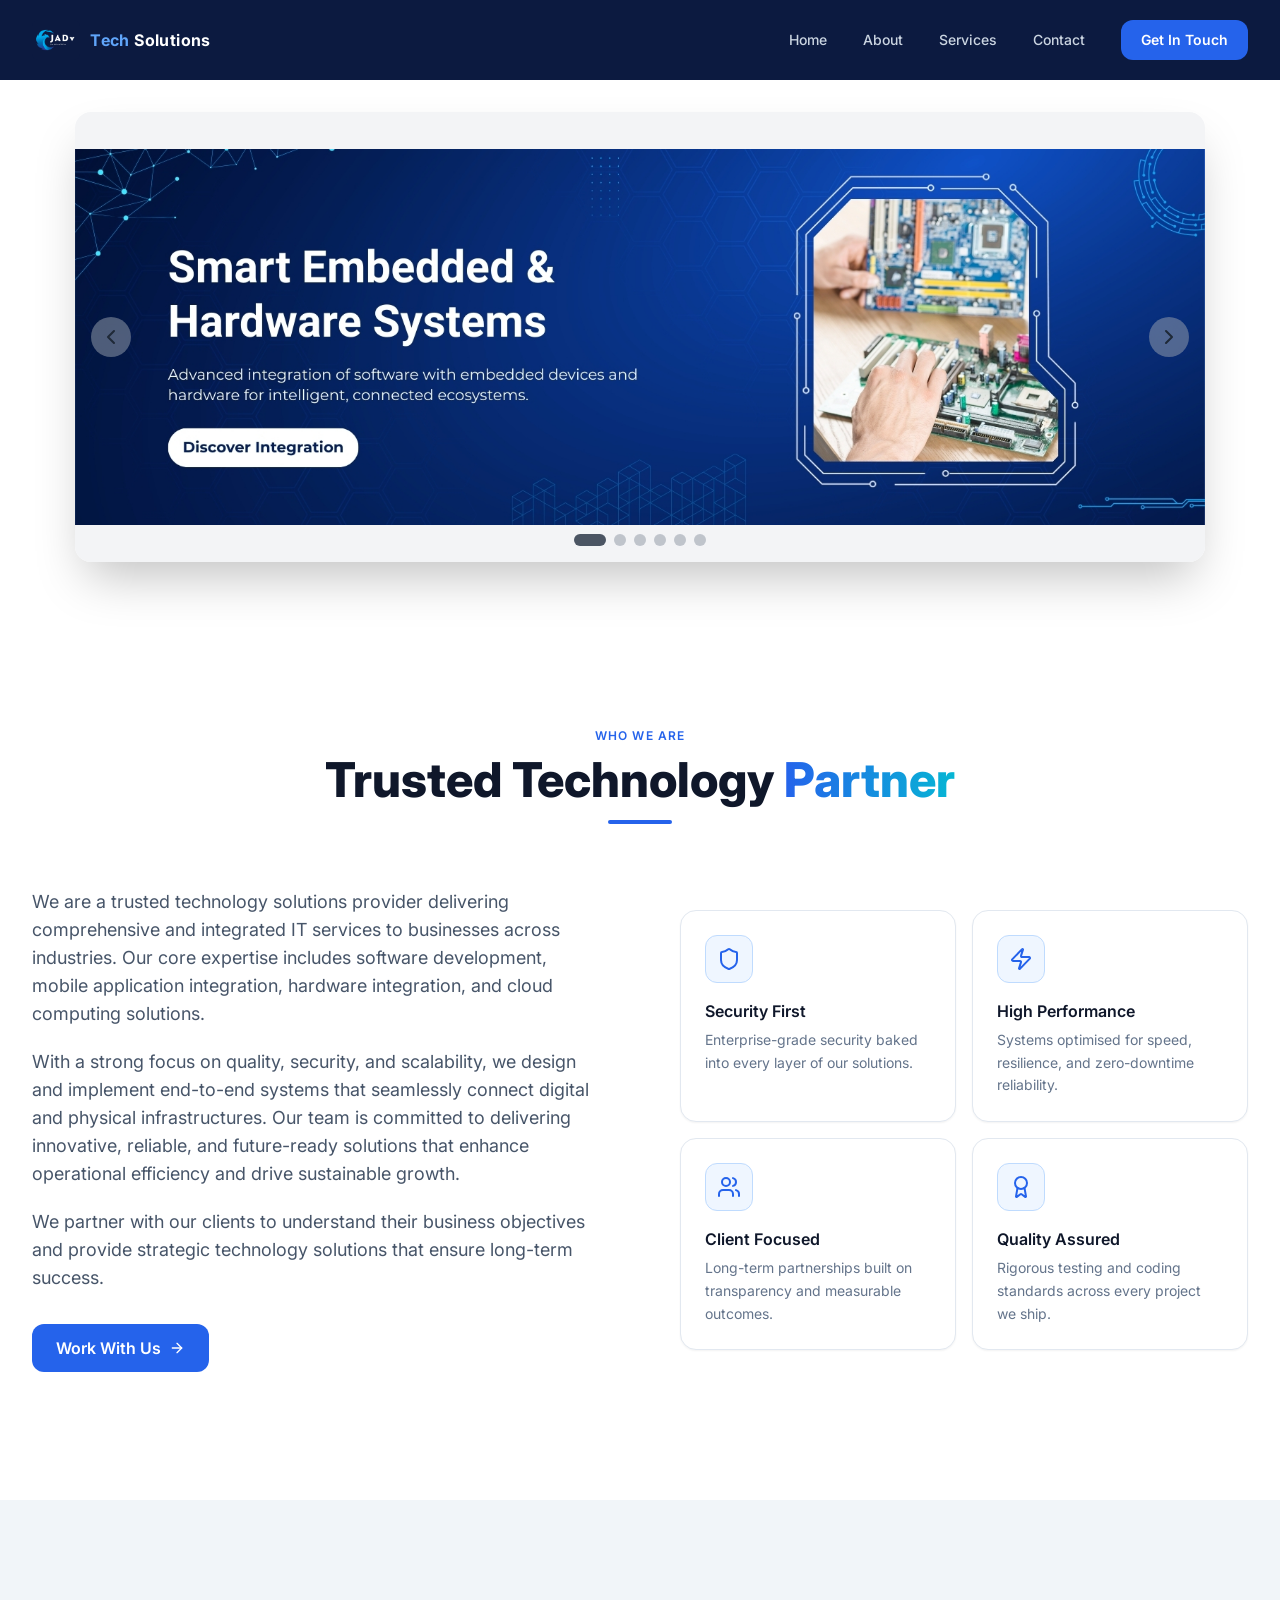
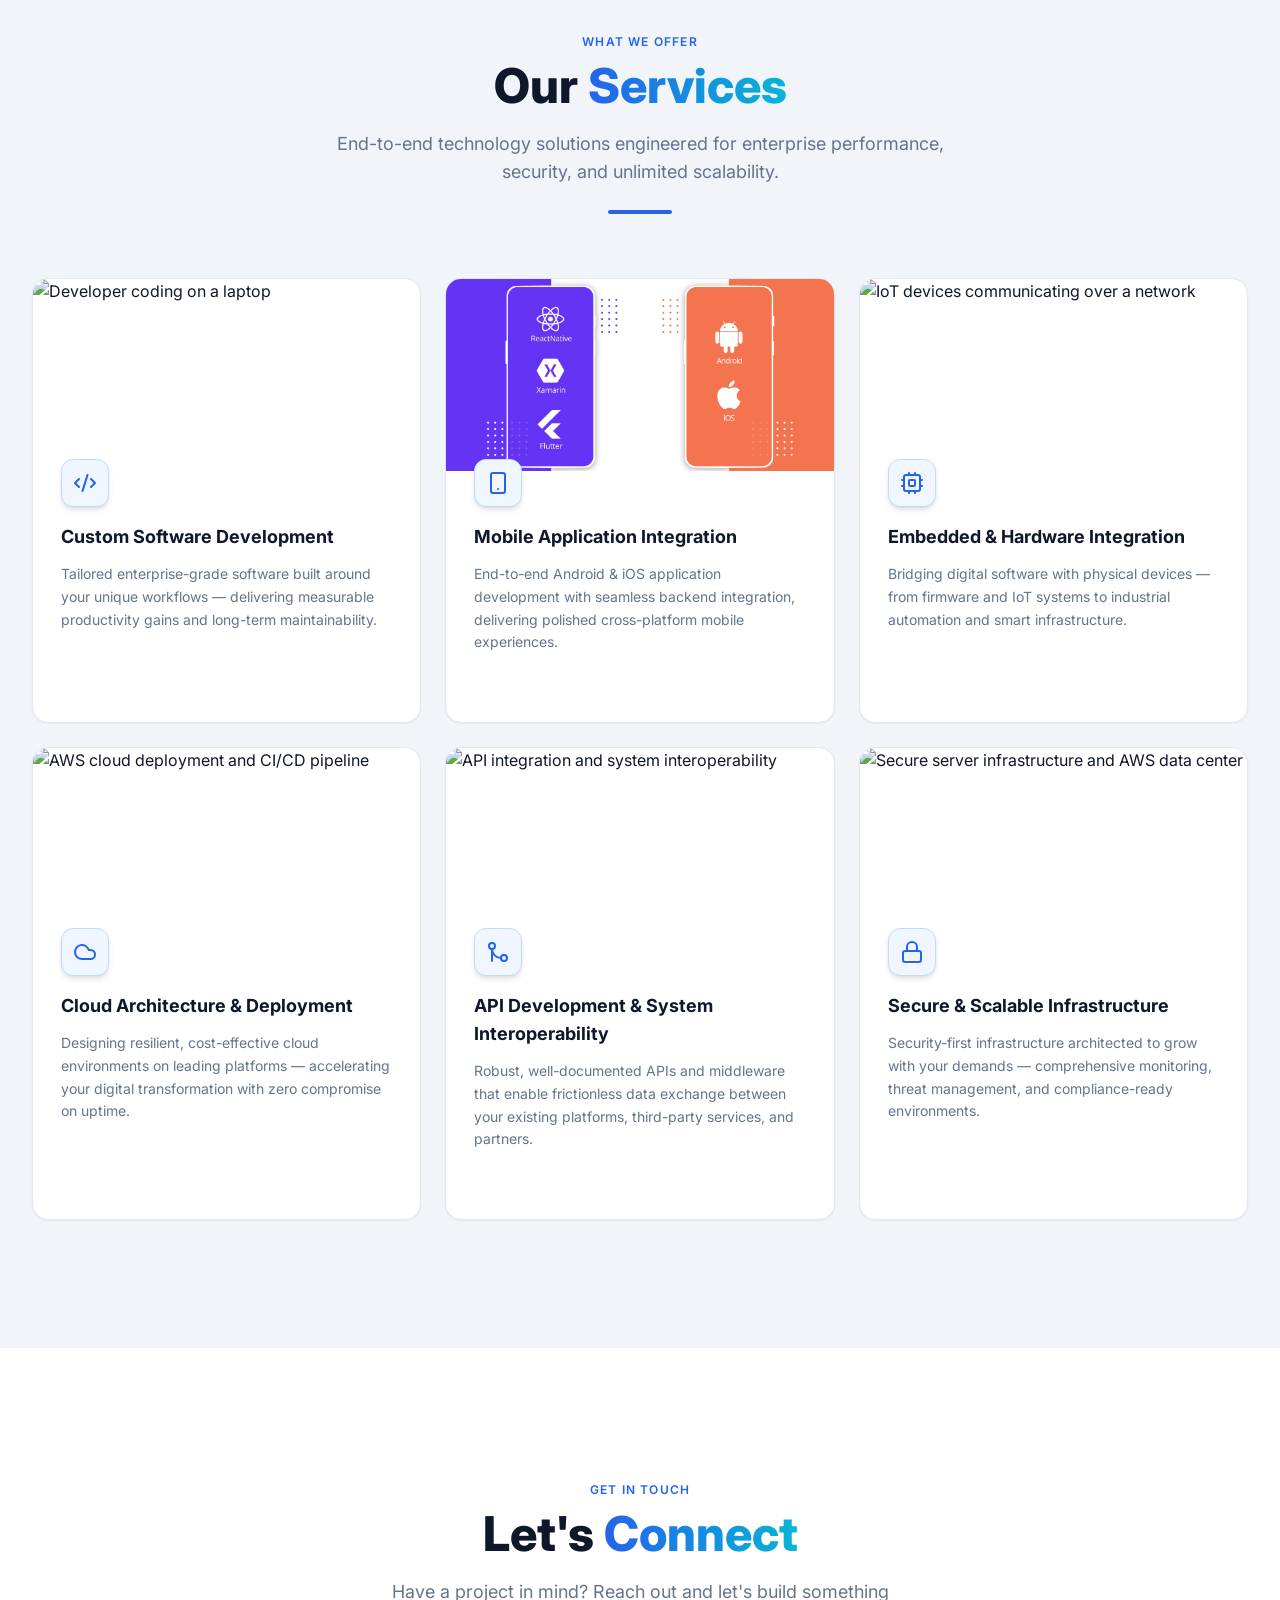
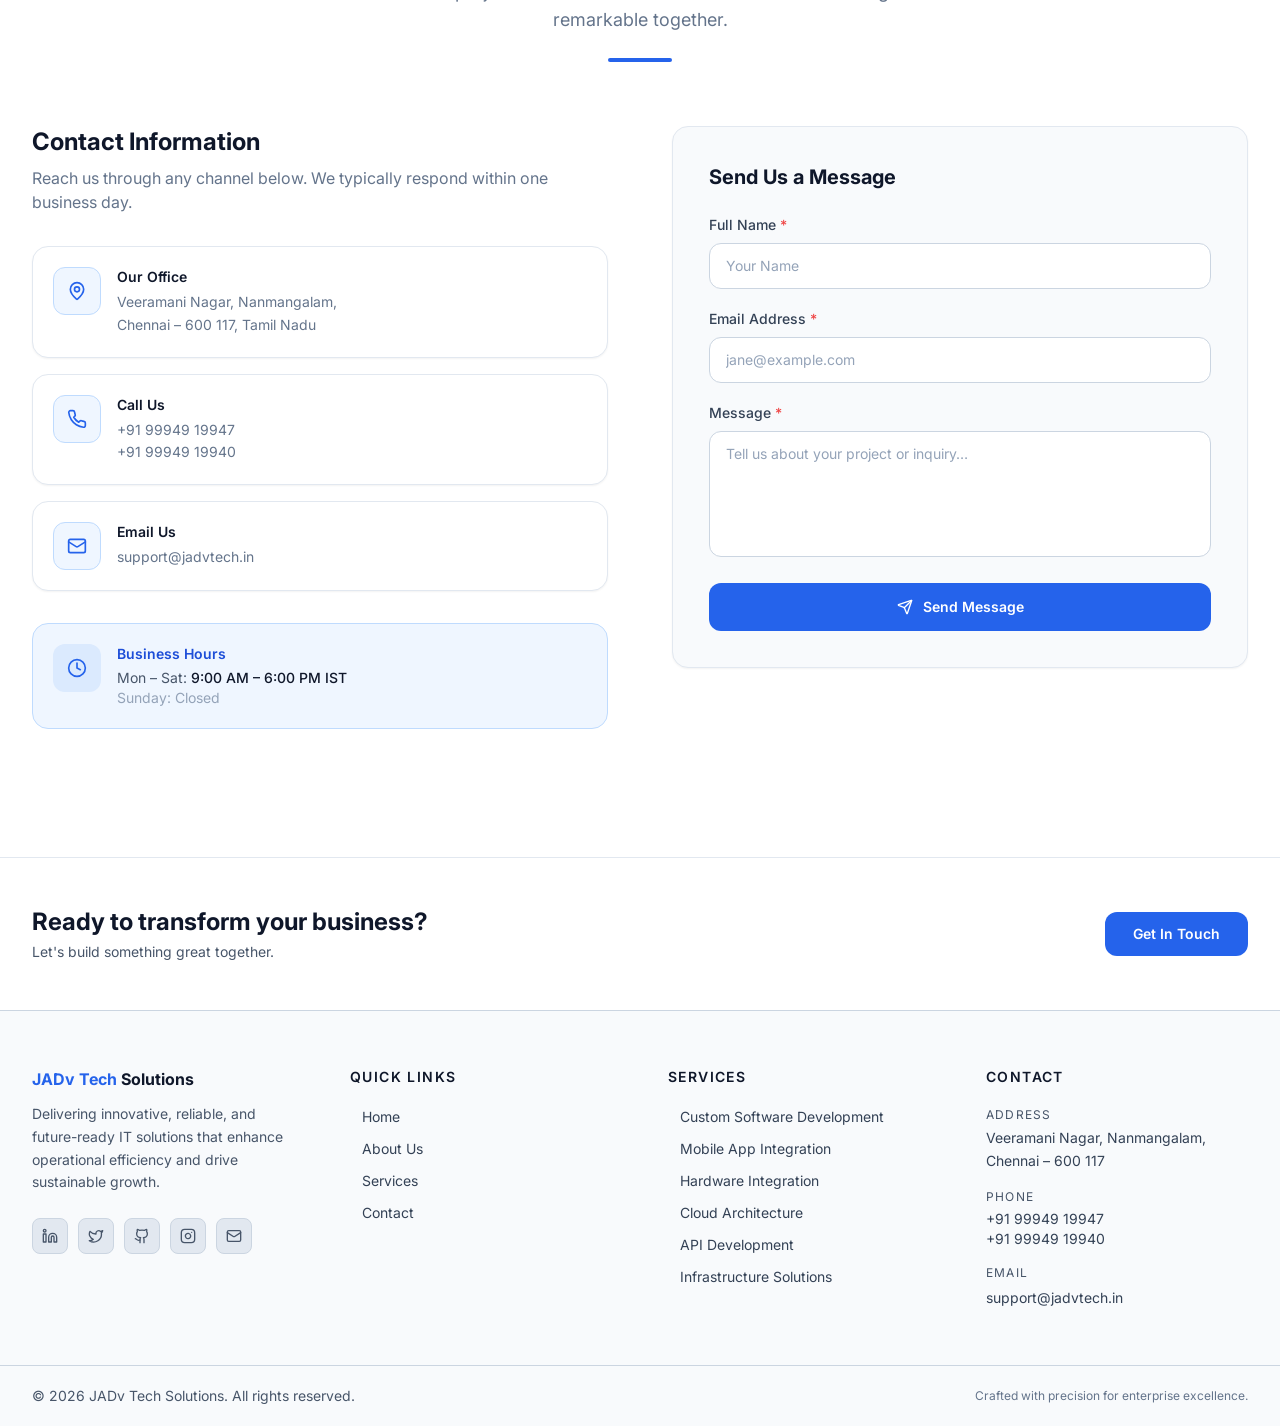
==== commit 7a053bd2: "images addded" ====
--- a/index.html
+++ b/index.html
@@ -38,7 +38,7 @@
   <link rel="preconnect" href="https://fonts.gstatic.com" crossorigin />
   <link href="https://fonts.googleapis.com/css2?family=Inter:wght@300;400;500;600;700;800;900&display=swap"
     rel="stylesheet" />
-  <script type="module" crossorigin src="/assets/index-CXlR5X4y.js"></script>
+  <script type="module" crossorigin src="/assets/index-DnEvz9NH.js"></script>
   <link rel="stylesheet" crossorigin href="/assets/index-DtsqeJF3.css">
 </head>
 
